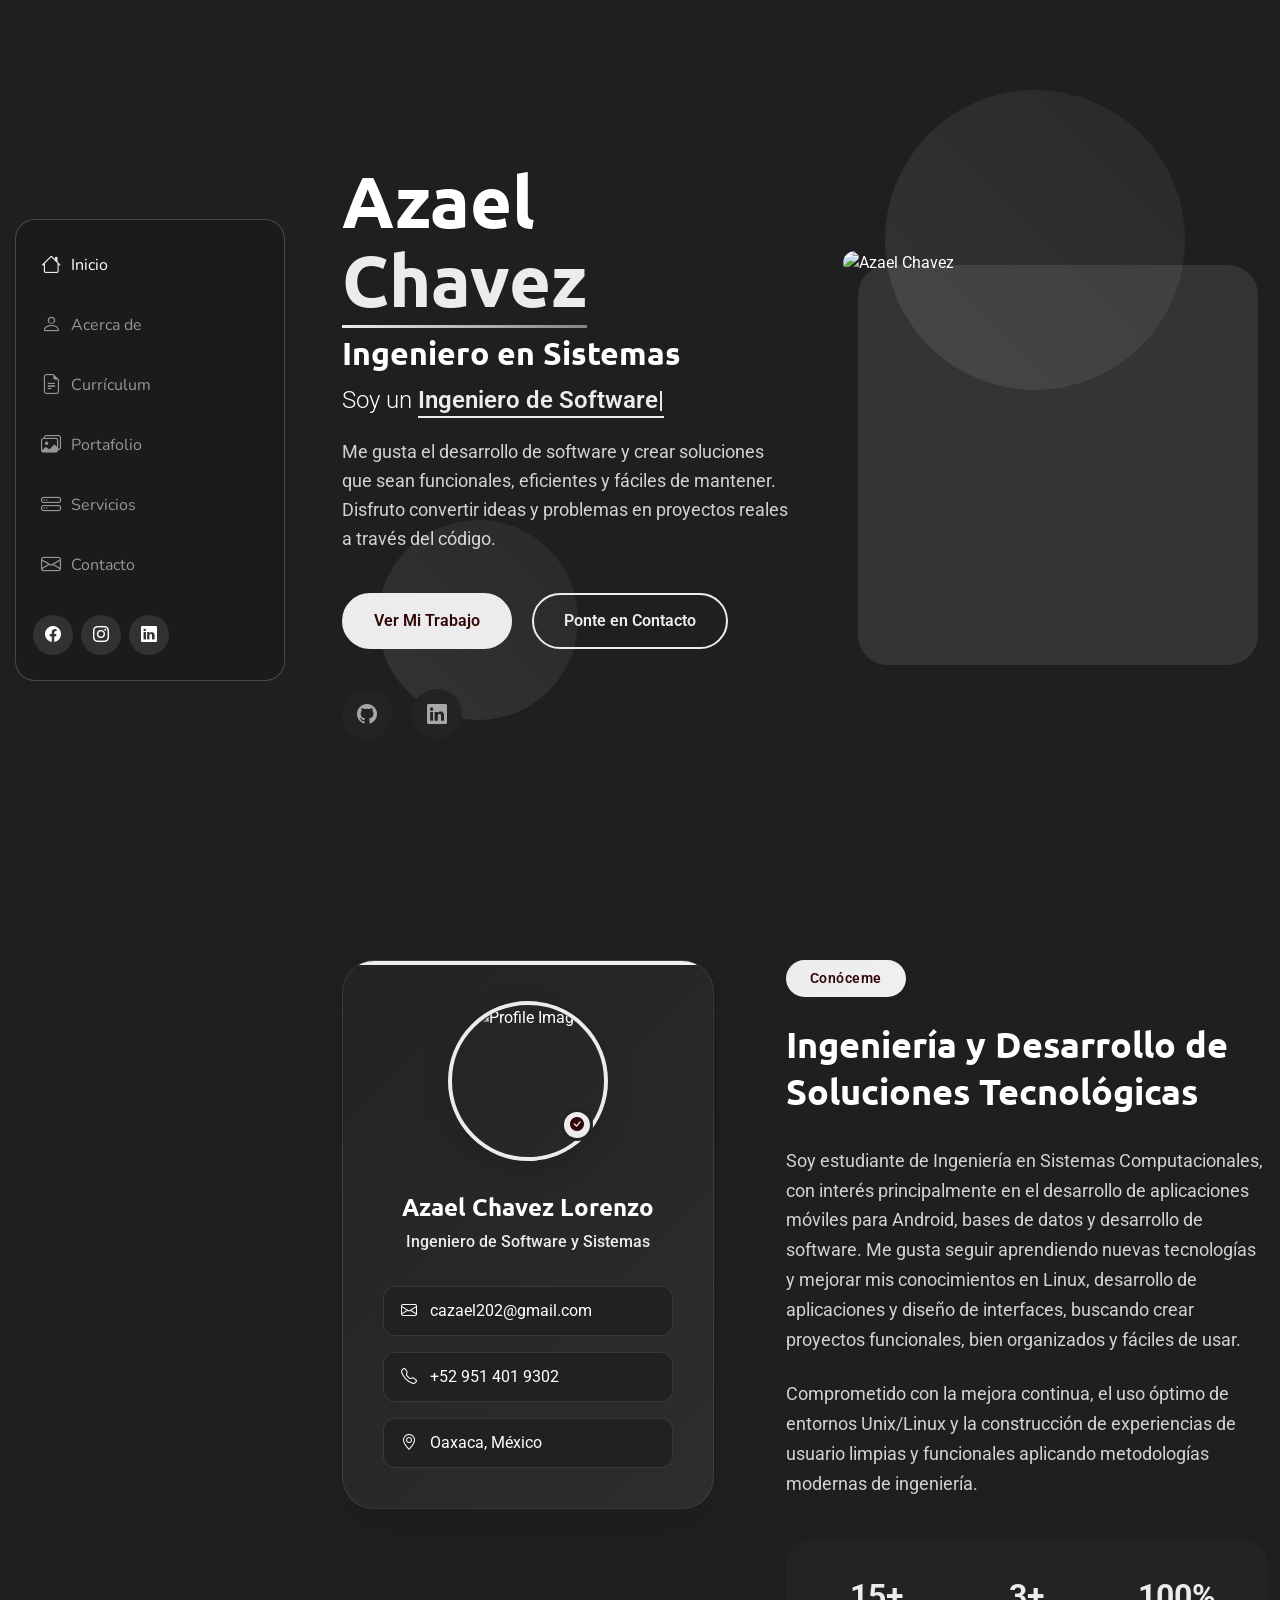
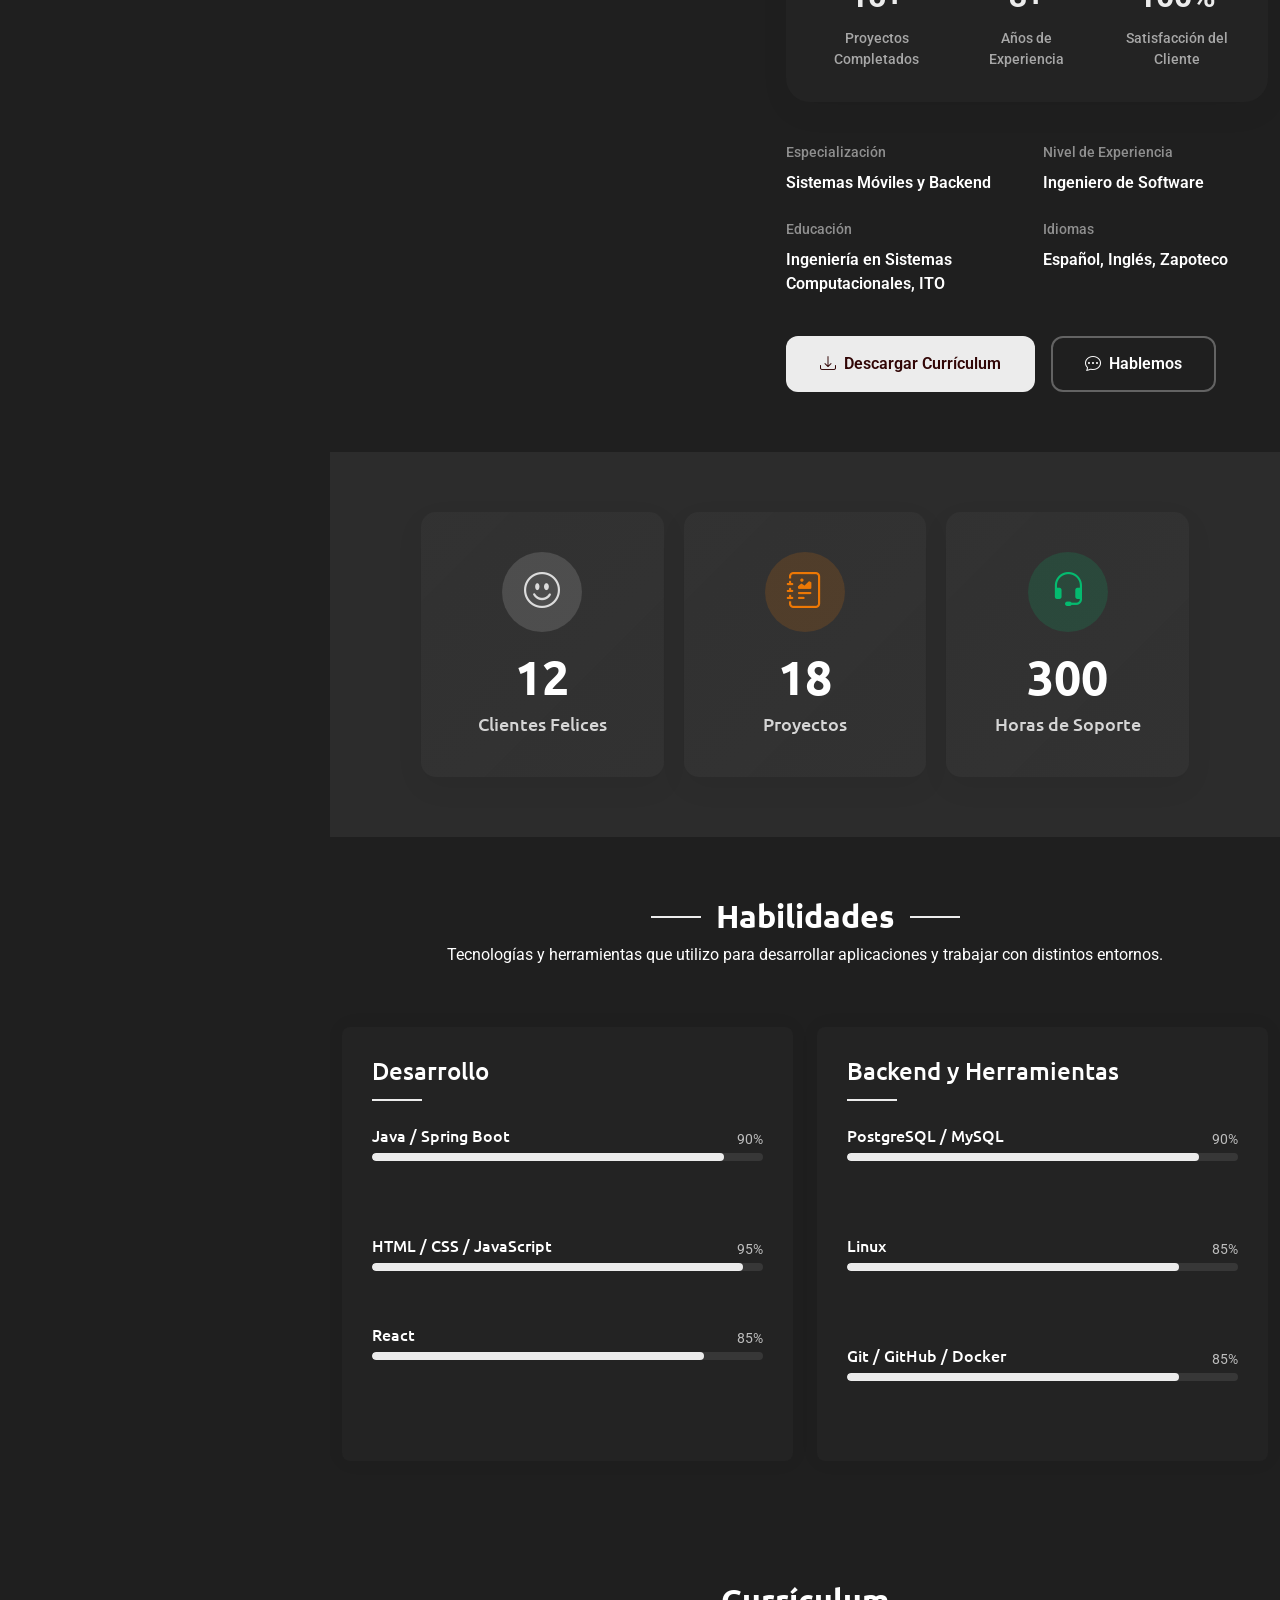
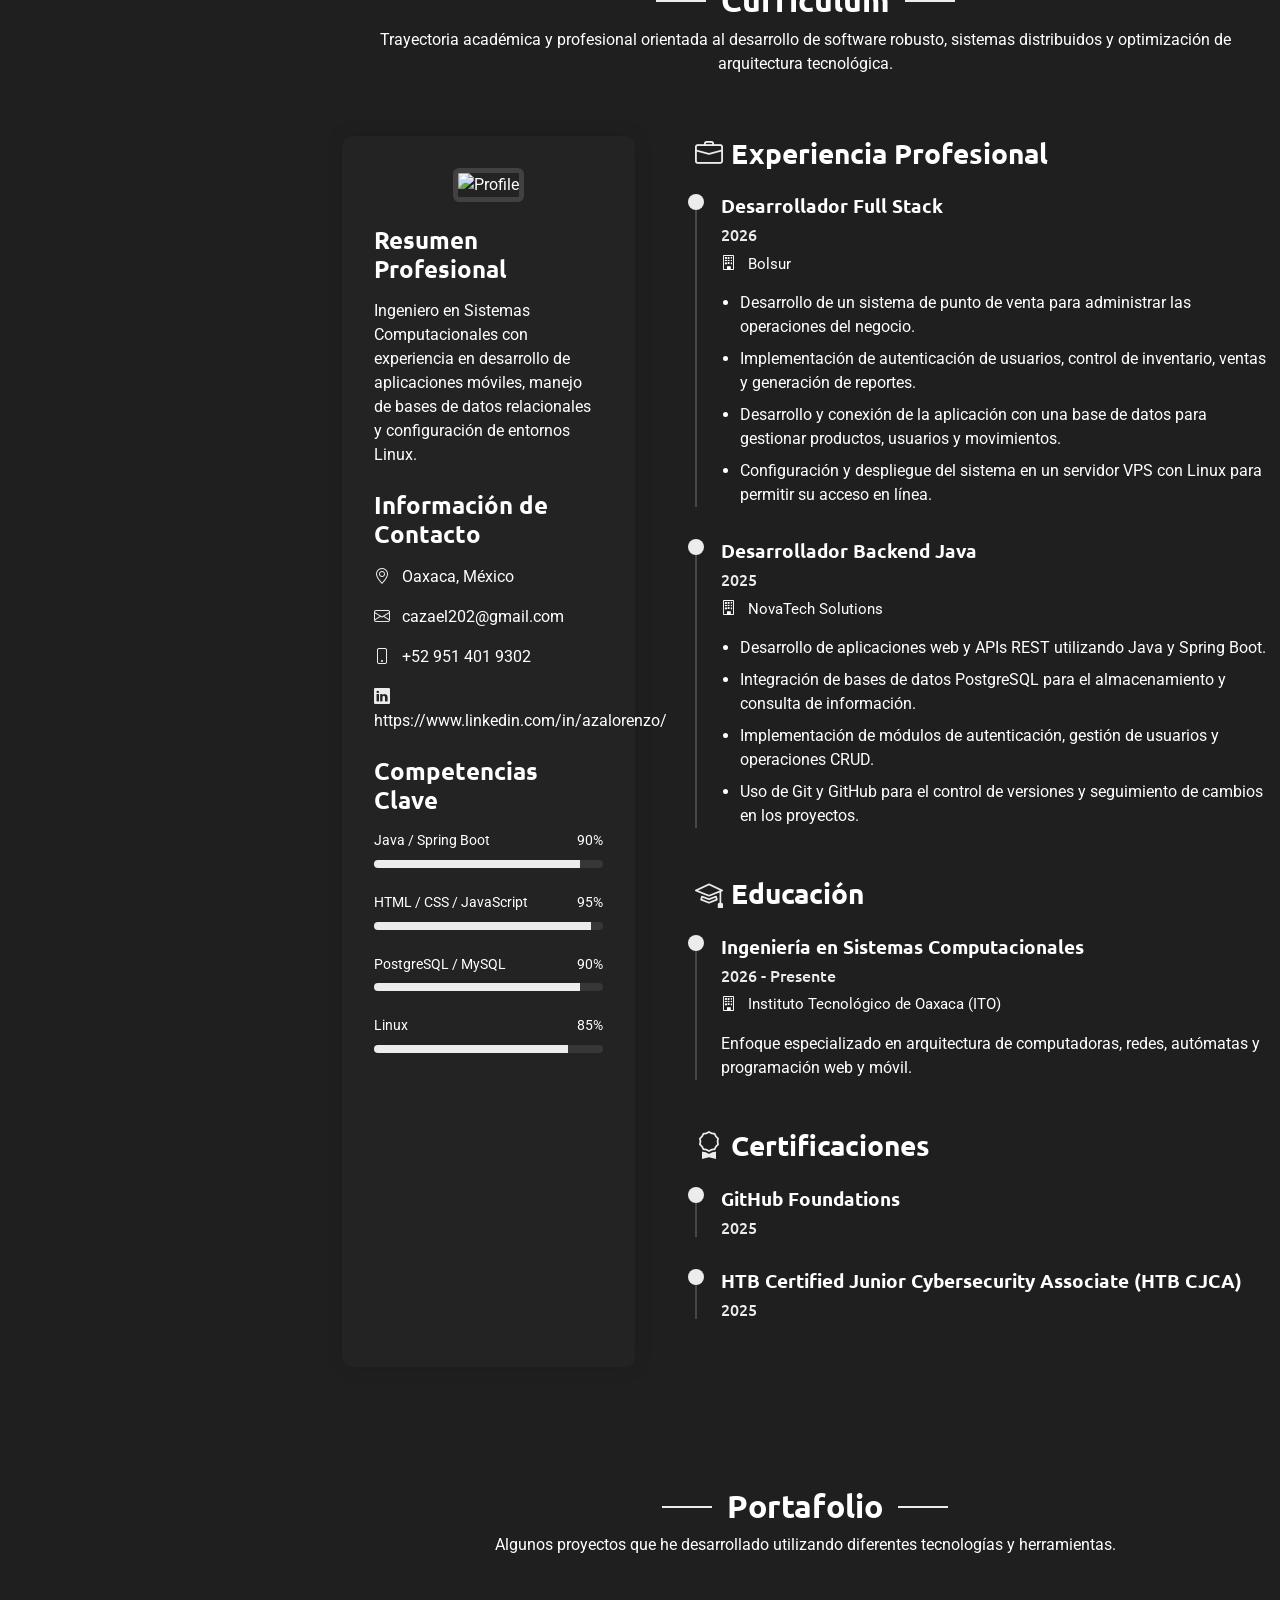
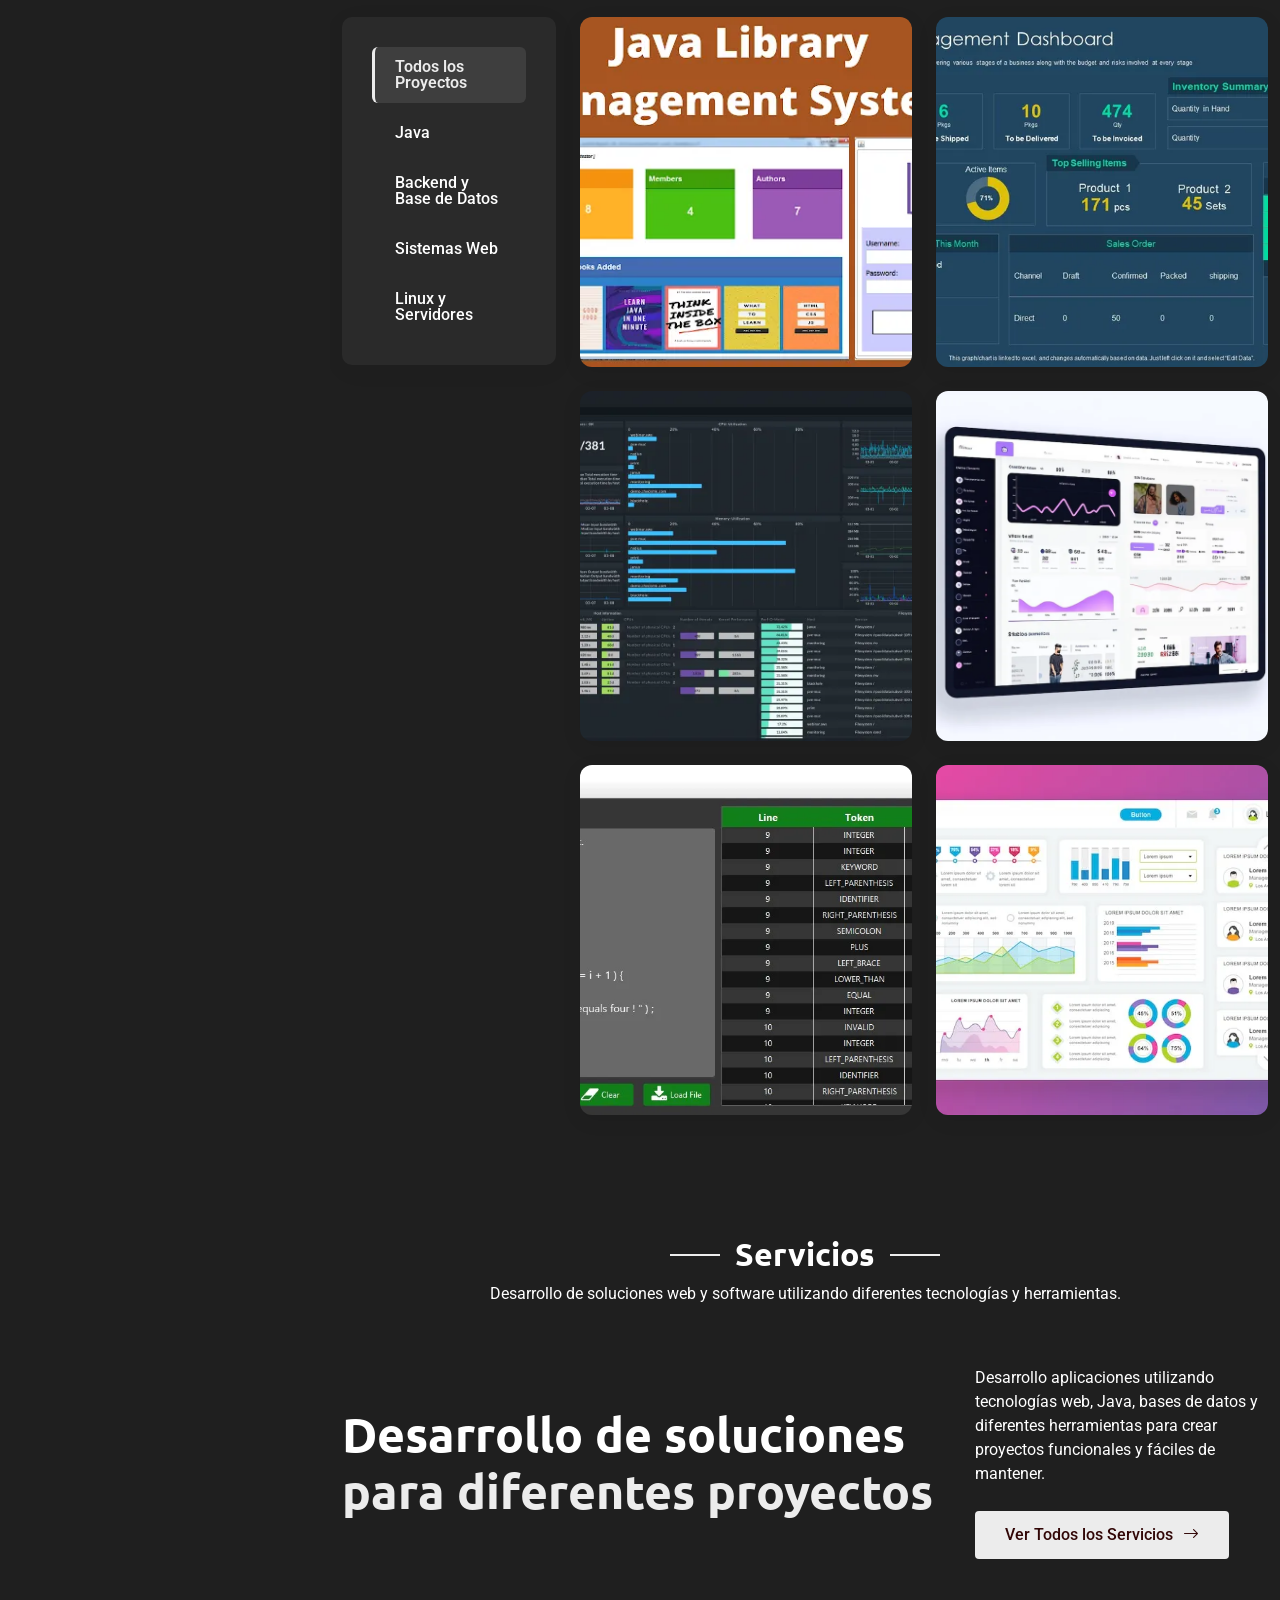
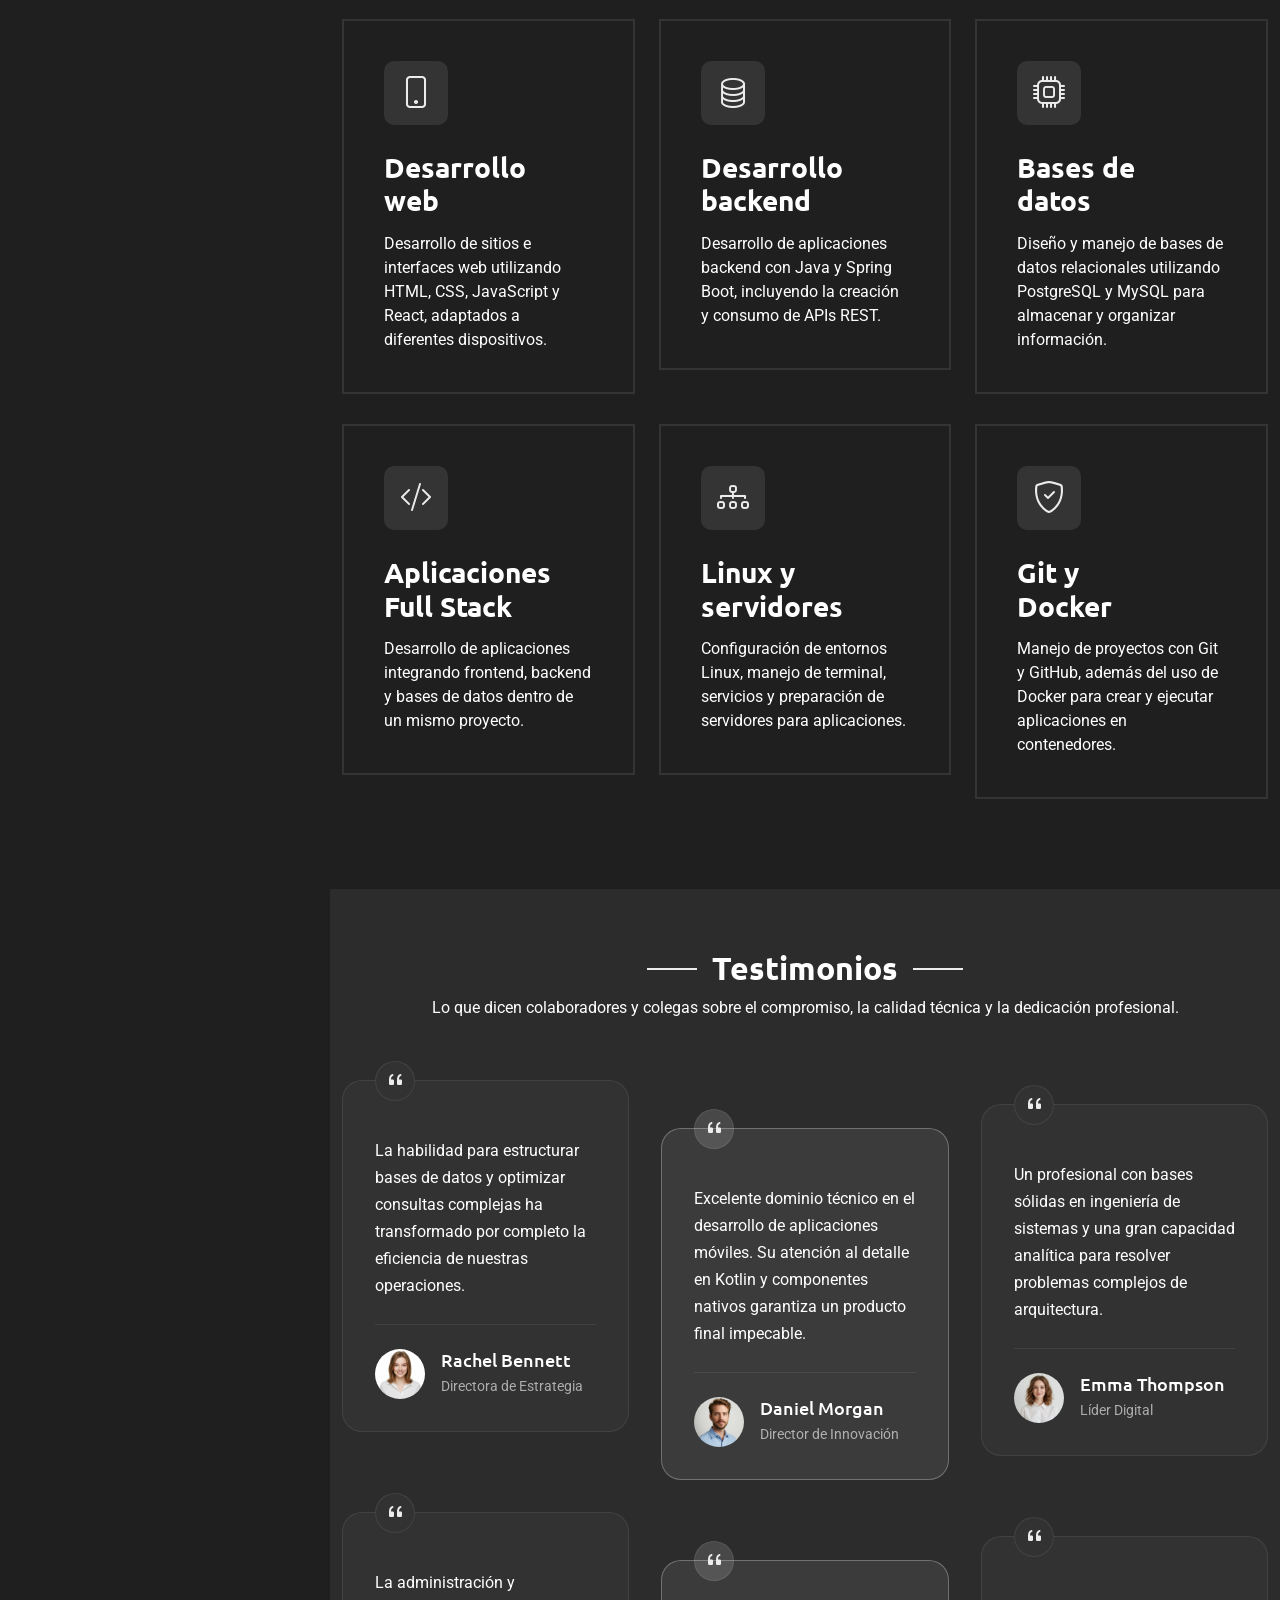
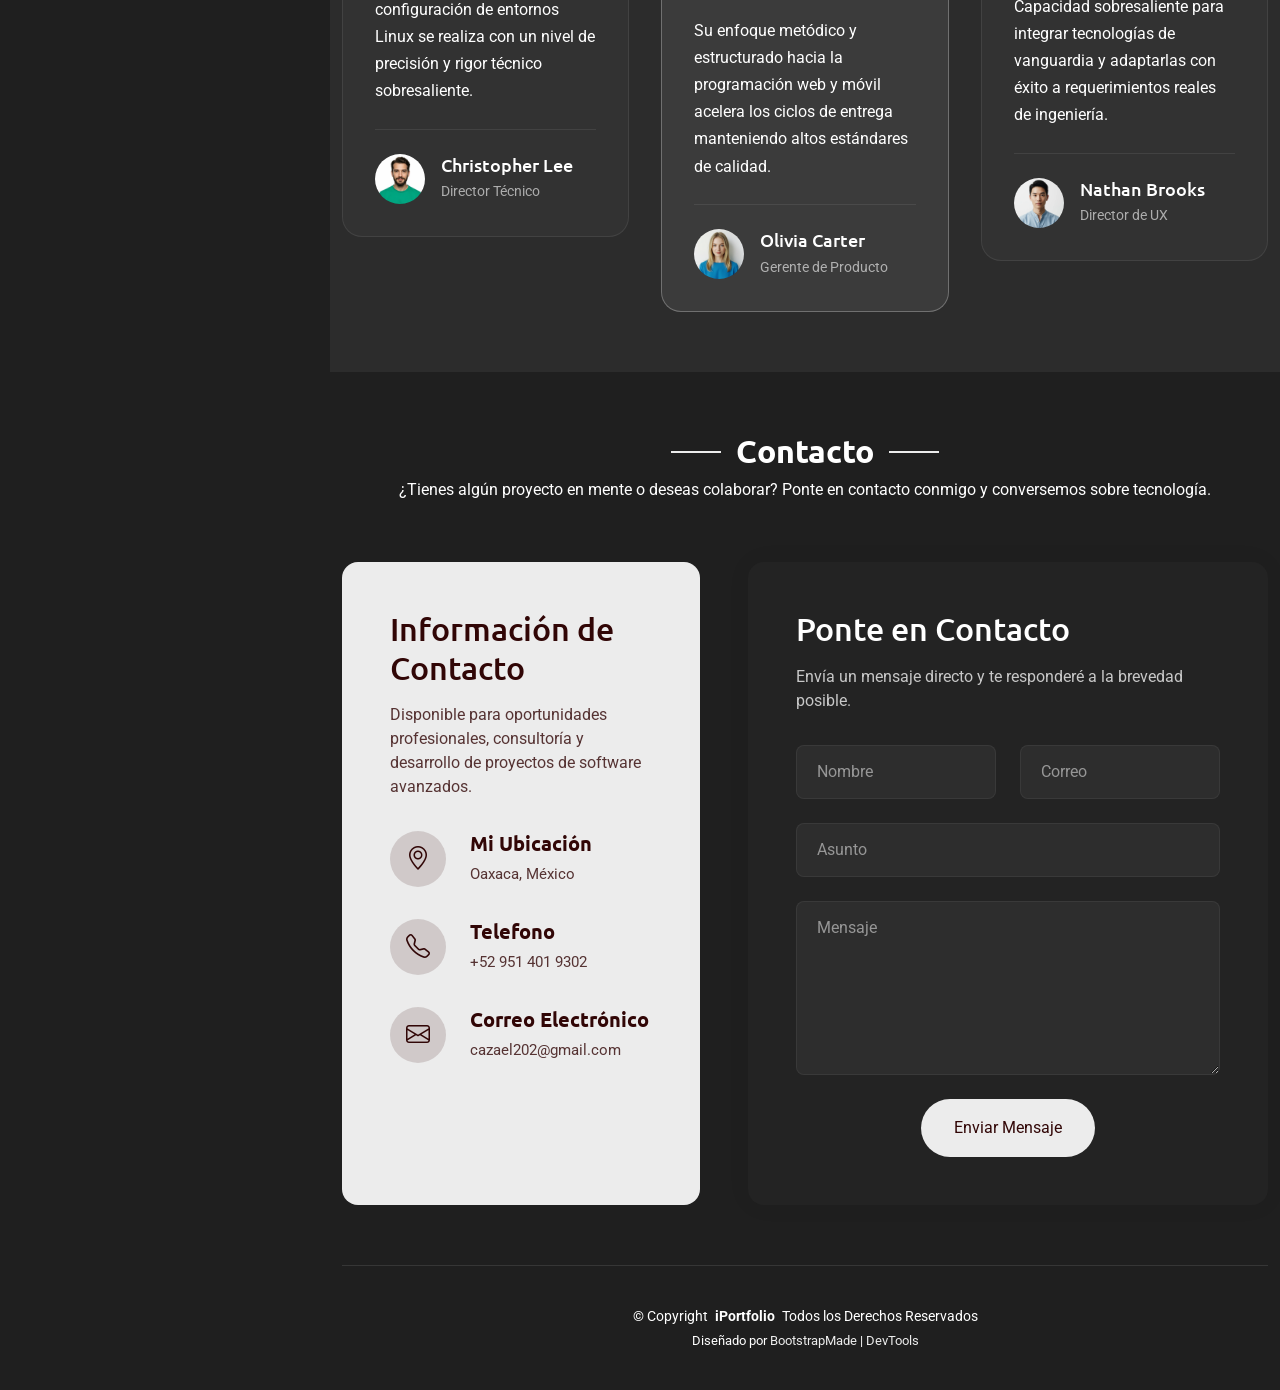
==== index.html @ a5517ff1 "Primer commit" ====
<!doctype html>
<html lang="es">
  <head>
    <meta charset="utf-8" />
    <meta content="width=device-width, initial-scale=1.0" name="viewport" />
    <title>Azael Chavez Lorenzo - Portafolio</title>
    <meta
      name="description"
      content="Portafolio profesional de Azael Chavez Lorenzo, Ingeniero en Sistemas Computacionales y Desarrollador de Software."
    />
    <meta name="keywords" content="Ingeniero en Sistemas, Android Developer, Backend, PostgreSQL, Linux, Portfolio" />

    <!-- Favicons -->
    <link href="assets/img/favicon.png" rel="icon" />
    <link href="assets/img/apple-touch-icon.png" rel="apple-touch-icon" />

    <!-- Fonts -->
    <link href="https://fonts.googleapis.com" rel="preconnect" />
    <link href="https://fonts.gstatic.com" rel="preconnect" crossorigin />
    <link
      href="https://fonts.googleapis.com/css2?family=Roboto:ital,wght@0,100;0,300;0,400;0,500;0,700;0,900;1,100;1,300;1,400;1,500;1,700;1,900&family=Ubuntu:ital,wght@0,300;0,400;0,500;0,700;1,300;1,400;1,500;1,700&family=Nunito:ital,wght@0,200;0,300;0,400;0,500;0,600;0,700;0,800;0,900;1,200;1,300;1,400;1,500;1,600;1,700;1,800;1,900&display=swap"
      rel="stylesheet"
    />

    <!-- Vendor CSS Files -->
    <link href="assets/vendor/bootstrap/css/bootstrap.min.css" rel="stylesheet" />
    <link href="assets/vendor/bootstrap-icons/bootstrap-icons.css" rel="stylesheet" />
    <link href="assets/vendor/aos/aos.css" rel="stylesheet" />
    <link href="assets/vendor/glightbox/css/glightbox.min.css" rel="stylesheet" />
    <link href="assets/vendor/swiper/swiper-bundle.min.css" rel="stylesheet" />

    <!-- Main CSS File -->
    <link href="assets/css/main.css" rel="stylesheet" />

    <!-- =======================================================
  * Template Name: SnapFolio
  * Template URL: https://bootstrapmade.com/snapfolio-bootstrap-portfolio-template/
  * Updated: Jul 21 2025 with Bootstrap v5.3.7
  * Author: BootstrapMade.com
  * License: https://bootstrapmade.com/license/
  ======================================================== -->
  </head>

  <body class="index-page">
    <header id="header" class="header dark-background d-flex flex-column justify-content-center">
      <i class="header-toggle d-xl-none bi bi-list"></i>

      <div class="header-container d-flex flex-column align-items-start">
        <nav id="navmenu" class="navmenu">
          <ul>
            <li>
              <a href="#hero"><i class="bi bi-house navicon"></i>Inicio</a>
            </li>
            <li>
              <a href="#about"><i class="bi bi-person navicon"></i> Acerca de</a>
            </li>
            <li>
              <a href="#resume"><i class="bi bi-file-earmark-text navicon"></i> Currículum</a>
            </li>
            <li>
              <a href="#portfolio"><i class="bi bi-images navicon"></i> Portafolio</a>
            </li>
            <li>
              <a href="#services"><i class="bi bi-hdd-stack navicon"></i> Servicios</a>
            </li>
            <li>
              <a href="#contact"><i class="bi bi-envelope navicon"></i> Contacto</a>
            </li>
          </ul>
        </nav>

        <div class="social-links text-center">
          <a href="https://www.facebook.com/share/1C6Wq9BFQS/" class="facebook"><i class="bi bi-facebook"></i></a>
          <a href="https://www.instagram.com/azalorenzoo/" class="instagram"><i class="bi bi-instagram"></i></a>
          <a href="https://www.linkedin.com/in/azalorenzo" class="linkedin"><i class="bi bi-linkedin"></i></a>
        </div>
      </div>
    </header>

    <main class="main">
      <!-- Hero Section -->
      <section id="hero" class="hero section">
        <div class="background-elements">
          <div class="bg-circle circle-1"></div>
          <div class="bg-circle circle-2"></div>
        </div>

        <div class="hero-content">
          <div class="container">
            <div class="row align-items-center">
              <div class="col-lg-6" data-aos="fade-right" data-aos-delay="100">
                <div class="hero-text">
                  <h1>Azael <span class="accent-text">Chavez</span></h1>
                  <h2>Ingeniero en Sistemas</h2>
                  <p class="lead">
                    Soy un
                    <span
                      class="typed"
                      data-typed-items="Ingeniero de Software, Desarrollador Android, Especialista Backend, Arquitecto de Sistemas"
                    ></span>
                  </p>
                  <p class="description">
                    Me gusta el desarrollo de software y crear soluciones que sean funcionales, eficientes y fáciles de
                    mantener. Disfruto convertir ideas y problemas en proyectos reales a través del código.
                  </p>

                  <div class="hero-actions">
                    <a href="#portfolio" class="btn btn-primary">Ver Mi Trabajo</a>
                    <a href="#contact" class="btn btn-outline">Ponte en Contacto</a>
                  </div>

                  <div class="social-links">
                    <a href="https://github.com/azalorenzo"><i class="bi bi-github"></i></a>
                    <a href="https://www.linkedin.com/in/azalorenzo/"><i class="bi bi-linkedin"></i></a>
                  </div>
                </div>
              </div>

              <div class="col-lg-6" data-aos="fade-left" data-aos-delay="200">
                <div class="hero-visual">
                  <div class="profile-container">
                    <div class="profile-background"></div>
                    <img src="assets/img/profile/profile-2.webp" alt="Azael Chavez" class="profile-image" />
                  </div>
                </div>
              </div>
            </div>
          </div>
        </div>
      </section>
      <!-- /Hero Section -->

      <!-- About Section -->
      <section id="about" class="about section">
        <div class="container" data-aos="fade-up" data-aos-delay="100">
          <div class="row">
            <div class="col-lg-5" data-aos="zoom-in" data-aos-delay="200">
              <div class="profile-card">
                <div class="profile-header">
                  <div class="profile-image">
                    <img src="assets/img/profile/profile-square-3.webp" alt="Profile Image" class="img-fluid" />
                  </div>
                  <div class="profile-badge">
                    <i class="bi bi-check-circle-fill"></i>
                  </div>
                </div>

                <div class="profile-content">
                  <h3>Azael Chavez Lorenzo</h3>
                  <p class="profession">Ingeniero de Software y Sistemas</p>

                  <div class="contact-links">
                    <a href="mailto:lorenzo.c.azael@gmail.com" class="contact-item">
                      <i class="bi bi-envelope"></i>
                      cazael202@gmail.com
                    </a>
                    <a href="tel:+529514019302" class="contact-item">
                      <i class="bi bi-telephone"></i>
                      +52 951 401 9302
                    </a>
                    <a href="#" class="contact-item">
                      <i class="bi bi-geo-alt"></i>
                      Oaxaca, México
                    </a>
                  </div>
                </div>
              </div>
            </div>

            <div class="col-lg-7" data-aos="fade-left" data-aos-delay="300">
              <div class="about-content">
                <div class="section-header">
                  <span class="badge-text">Conóceme</span>
                  <h2>Ingeniería y Desarrollo de Soluciones Tecnológicas</h2>
                </div>

                <div class="description">
                  <p>
                    Soy estudiante de Ingeniería en Sistemas Computacionales, con interés principalmente en el
                    desarrollo de aplicaciones móviles para Android, bases de datos y desarrollo de software. Me gusta
                    seguir aprendiendo nuevas tecnologías y mejorar mis conocimientos en Linux, desarrollo de
                    aplicaciones y diseño de interfaces, buscando crear proyectos funcionales, bien organizados y
                    fáciles de usar.
                  </p>

                  <p>
                    Comprometido con la mejora continua, el uso óptimo de entornos Unix/Linux y la construcción de
                    experiencias de usuario limpias y funcionales aplicando metodologías modernas de ingeniería.
                  </p>
                </div>

                <div class="stats-grid">
                  <div class="stat-item">
                    <div class="stat-number">15+</div>
                    <div class="stat-label">Proyectos Completados</div>
                  </div>
                  <div class="stat-item">
                    <div class="stat-number">3+</div>
                    <div class="stat-label">Años de Experiencia</div>
                  </div>
                  <div class="stat-item">
                    <div class="stat-number">100%</div>
                    <div class="stat-label">Satisfacción del Cliente</div>
                  </div>
                </div>

                <div class="details-grid">
                  <div class="detail-row">
                    <div class="detail-item">
                      <span class="detail-label">Especialización</span>
                      <span class="detail-value">Sistemas Móviles y Backend</span>
                    </div>
                    <div class="detail-item">
                      <span class="detail-label">Nivel de Experiencia</span>
                      <span class="detail-value">Ingeniero de Software</span>
                    </div>
                  </div>
                  <div class="detail-row">
                    <div class="detail-item">
                      <span class="detail-label">Educación</span>
                      <span class="detail-value">Ingeniería en Sistemas Computacionales, ITO</span>
                    </div>
                    <div class="detail-item">
                      <span class="detail-label">Idiomas</span>
                      <span class="detail-value">Español, Inglés, Zapoteco</span>
                    </div>
                  </div>
                </div>

                <div class="cta-section">
                  <a href="#" class="btn btn-primary">
                    <i class="bi bi-download"></i>
                    Descargar Currículum
                  </a>
                  <a href="#" class="btn btn-outline">
                    <i class="bi bi-chat-dots"></i>
                    Hablemos
                  </a>
                </div>
              </div>
            </div>
          </div>
        </div>
      </section>
      <!-- /About Section -->

      <!-- Stats Section -->
      <section id="stats" class="stats section light-background">
        <div class="container" data-aos="fade-up" data-aos-delay="100">
          <div class="row justify-content-center">
            <div class="col-lg-10">
              <div class="stats-wrapper">
                <div class="stats-item" data-aos="zoom-in" data-aos-delay="150">
                  <div class="icon-wrapper">
                    <i class="bi bi-emoji-smile"></i>
                  </div>
                  <span
                    data-purecounter-start="0"
                    data-purecounter-end="12"
                    data-purecounter-duration="1"
                    class="purecounter"
                  ></span>
                  <p>Clientes Felices</p>
                </div>
                <!-- End Stats Item -->

                <div class="stats-item" data-aos="zoom-in" data-aos-delay="200">
                  <div class="icon-wrapper">
                    <i class="bi bi-journal-richtext"></i>
                  </div>
                  <span
                    data-purecounter-start="0"
                    data-purecounter-end="18"
                    data-purecounter-duration="1"
                    class="purecounter"
                  ></span>
                  <p>Proyectos</p>
                </div>
                <!-- End Stats Item -->

                <div class="stats-item" data-aos="zoom-in" data-aos-delay="250">
                  <div class="icon-wrapper">
                    <i class="bi bi-headset"></i>
                  </div>
                  <span
                    data-purecounter-start="0"
                    data-purecounter-end="300"
                    data-purecounter-duration="1"
                    class="purecounter"
                  ></span>
                  <p>Horas de Soporte</p>
                </div>
                <!-- End Stats Item -->
              </div>
            </div>
          </div>
        </div>
      </section>
      <!-- /Stats Section -->

      <!-- Skills Section -->
      <section id="skills" class="skills section">
        <!-- Section Title -->
        <div class="container section-title" data-aos="fade-up">
          <h2>Habilidades</h2>
          <p>Tecnologías y herramientas que utilizo para desarrollar aplicaciones y trabajar con distintos entornos.</p>
        </div>
        <!-- End Section Title -->

        <div class="container" data-aos="fade-up" data-aos-delay="100">
          <div class="row">
            <!-- Desarrollo -->
            <div class="col-lg-6">
              <div class="skills-category" data-aos="fade-up" data-aos-delay="200">
                <h3>Desarrollo</h3>

                <div class="skills-animation">
                  <div class="skill-item">
                    <div class="d-flex justify-content-between align-items-center">
                      <h4>Java / Spring Boot</h4>
                      <span class="skill-percentage">90%</span>
                    </div>

                    <div class="progress">
                      <div
                        class="progress-bar"
                        role="progressbar"
                        aria-valuenow="90"
                        aria-valuemin="0"
                        aria-valuemax="100"
                      ></div>
                    </div>

                    <div class="skill-tooltip">
                      Desarrollo con Java, programación orientada a objetos, APIs REST y Spring Boot.
                    </div>
                  </div>

                  <div class="skill-item">
                    <div class="d-flex justify-content-between align-items-center">
                      <h4>HTML / CSS / JavaScript</h4>
                      <span class="skill-percentage">95%</span>
                    </div>

                    <div class="progress">
                      <div
                        class="progress-bar"
                        role="progressbar"
                        aria-valuenow="95"
                        aria-valuemin="0"
                        aria-valuemax="100"
                      ></div>
                    </div>

                    <div class="skill-tooltip">Desarrollo de interfaces web responsivas e interactivas.</div>
                  </div>

                  <div class="skill-item">
                    <div class="d-flex justify-content-between align-items-center">
                      <h4>React</h4>
                      <span class="skill-percentage">85%</span>
                    </div>

                    <div class="progress">
                      <div
                        class="progress-bar"
                        role="progressbar"
                        aria-valuenow="85"
                        aria-valuemin="0"
                        aria-valuemax="100"
                      ></div>
                    </div>

                    <div class="skill-tooltip">
                      Creación de interfaces con componentes, manejo de estados y consumo de APIs.
                    </div>
                  </div>
                </div>
              </div>
            </div>
            <!-- End Development Skills -->

            <!-- Backend y herramientas -->
            <div class="col-lg-6">
              <div class="skills-category" data-aos="fade-up" data-aos-delay="300">
                <h3>Backend y Herramientas</h3>

                <div class="skills-animation">
                  <div class="skill-item">
                    <div class="d-flex justify-content-between align-items-center">
                      <h4>PostgreSQL / MySQL</h4>
                      <span class="skill-percentage">90%</span>
                    </div>

                    <div class="progress">
                      <div
                        class="progress-bar"
                        role="progressbar"
                        aria-valuenow="90"
                        aria-valuemin="0"
                        aria-valuemax="100"
                      ></div>
                    </div>

                    <div class="skill-tooltip">Diseño y manejo de bases de datos relacionales y consultas SQL.</div>
                  </div>

                  <div class="skill-item">
                    <div class="d-flex justify-content-between align-items-center">
                      <h4>Linux</h4>
                      <span class="skill-percentage">85%</span>
                    </div>

                    <div class="progress">
                      <div
                        class="progress-bar"
                        role="progressbar"
                        aria-valuenow="85"
                        aria-valuemin="0"
                        aria-valuemax="100"
                      ></div>
                    </div>

                    <div class="skill-tooltip">
                      Manejo de terminal, configuración de servicios y administración de entornos Linux.
                    </div>
                  </div>

                  <div class="skill-item">
                    <div class="d-flex justify-content-between align-items-center">
                      <h4>Git / GitHub / Docker</h4>
                      <span class="skill-percentage">85%</span>
                    </div>

                    <div class="progress">
                      <div
                        class="progress-bar"
                        role="progressbar"
                        aria-valuenow="85"
                        aria-valuemin="0"
                        aria-valuemax="100"
                      ></div>
                    </div>

                    <div class="skill-tooltip">Control de versiones, manejo de repositorios y uso de contenedores.</div>
                  </div>
                </div>
              </div>
            </div>
            <!-- End Backend Skills -->
          </div>
        </div>
      </section>
      <!-- /Skills Section -->

      <!-- Resume Section -->
      <section id="resume" class="resume section">
        <!-- Section Title -->
        <div class="container section-title" data-aos="fade-up">
          <h2>Currículum</h2>
          <p>
            Trayectoria académica y profesional orientada al desarrollo de software robusto, sistemas distribuidos y
            optimización de arquitectura tecnológica.
          </p>
        </div>
        <!-- End Section Title -->

        <div class="container" data-aos="fade-up" data-aos-delay="100">
          <div class="row gy-4">
            <!-- Left column with summary and contact -->
            <div class="col-lg-4">
              <div class="resume-side" data-aos="fade-right" data-aos-delay="100">
                <div class="profile-img mb-4">
                  <img src="assets/img/profile/profile-square-2.webp" alt="Profile" class="img-fluid rounded" />
                </div>

                <h3>Resumen Profesional</h3>
                <p>
                  Ingeniero en Sistemas Computacionales con experiencia en desarrollo de aplicaciones móviles, manejo de
                  bases de datos relacionales y configuración de entornos Linux.
                </p>

                <h3 class="mt-4">Información de Contacto</h3>
                <ul class="contact-info list-unstyled">
                  <li><i class="bi bi-geo-alt"></i> Oaxaca, México</li>
                  <li><i class="bi bi-envelope"></i> cazael202@gmail.com</li>
                  <li><i class="bi bi-phone"></i> +52 951 401 9302</li>
                  <li><i class="bi bi-linkedin"></i> https://www.linkedin.com/in/azalorenzo/</li>
                </ul>

                <div class="skills-animation mt-4">
                  <h3>Competencias Clave</h3>

                  <div class="skill-item">
                    <div class="d-flex justify-content-between">
                      <span>Java / Spring Boot</span>
                      <span>90%</span>
                    </div>
                    <div class="progress">
                      <div
                        class="progress-bar"
                        role="progressbar"
                        aria-valuenow="90"
                        aria-valuemin="0"
                        aria-valuemax="100"
                      ></div>
                    </div>
                  </div>

                  <div class="skill-item">
                    <div class="d-flex justify-content-between">
                      <span>HTML / CSS / JavaScript</span>
                      <span>95%</span>
                    </div>
                    <div class="progress">
                      <div
                        class="progress-bar"
                        role="progressbar"
                        aria-valuenow="95"
                        aria-valuemin="0"
                        aria-valuemax="100"
                      ></div>
                    </div>
                  </div>

                  <div class="skill-item">
                    <div class="d-flex justify-content-between">
                      <span>PostgreSQL / MySQL</span>
                      <span>90%</span>
                    </div>
                    <div class="progress">
                      <div
                        class="progress-bar"
                        role="progressbar"
                        aria-valuenow="90"
                        aria-valuemin="0"
                        aria-valuemax="100"
                      ></div>
                    </div>
                  </div>

                  <div class="skill-item">
                    <div class="d-flex justify-content-between">
                      <span>Linux</span>
                      <span>85%</span>
                    </div>
                    <div class="progress">
                      <div
                        class="progress-bar"
                        role="progressbar"
                        aria-valuenow="85"
                        aria-valuemin="0"
                        aria-valuemax="100"
                      ></div>
                    </div>
                  </div>
                </div>
              </div>
            </div>

            <!-- Right column with experience and education -->
            <div class="col-lg-8 ps-4 ps-lg-5">
              <!-- Experience Section -->
              <div class="resume-section" data-aos="fade-up">
                <h3><i class="bi bi-briefcase me-2"></i>Experiencia Profesional</h3>

                <div class="resume-item">
                  <h4>Desarrollador Full Stack</h4>
                  <h5>2026</h5>
                  <p class="company"><i class="bi bi-building"></i> Bolsur</p>
                  <ul>
                    <li>Desarrollo de un sistema de punto de venta para administrar las operaciones del negocio.</li>
                    <li>
                      Implementación de autenticación de usuarios, control de inventario, ventas y generación de
                      reportes.
                    </li>
                    <li>
                      Desarrollo y conexión de la aplicación con una base de datos para gestionar productos, usuarios y
                      movimientos.
                    </li>
                    <li>
                      Configuración y despliegue del sistema en un servidor VPS con Linux para permitir su acceso en
                      línea.
                    </li>
                  </ul>
                </div>

                <div class="resume-item">
                  <h4>Desarrollador Backend Java</h4>
                  <h5>2025</h5>
                  <p class="company"><i class="bi bi-building"></i> NovaTech Solutions</p>
                  <ul>
                    <li>Desarrollo de aplicaciones web y APIs REST utilizando Java y Spring Boot.</li>
                    <li>Integración de bases de datos PostgreSQL para el almacenamiento y consulta de información.</li>
                    <li>Implementación de módulos de autenticación, gestión de usuarios y operaciones CRUD.</li>
                    <li>Uso de Git y GitHub para el control de versiones y seguimiento de cambios en los proyectos.</li>
                  </ul>
                </div>
              </div>

              <!-- Education Section -->
              <div class="resume-section" data-aos="fade-up" data-aos-delay="100">
                <h3><i class="bi bi-mortarboard me-2"></i>Educación</h3>

                <div class="resume-item">
                  <h4>Ingeniería en Sistemas Computacionales</h4>
                  <h5>2026 - Presente</h5>
                  <p class="company"><i class="bi bi-building"></i> Instituto Tecnológico de Oaxaca (ITO)</p>
                  <p>
                    Enfoque especializado en arquitectura de computadoras, redes, autómatas y programación web y móvil.
                  </p>
                </div>
              </div>

              <!-- Certifications Section -->
              <div class="resume-section" data-aos="fade-up" data-aos-delay="200">
                <h3><i class="bi bi-award me-2"></i>Certificaciones</h3>

                <div class="resume-item">
                  <h4>GitHub Foundations</h4>
                  <h5>2025</h5>
                </div>

                <div class="resume-item">
                  <h4>HTB Certified Junior Cybersecurity Associate (HTB CJCA)</h4>
                  <h5>2025</h5>
                </div>
              </div>
            </div>
          </div>
        </div>
      </section>
      <!-- /Resume Section -->

      <!-- Portfolio Section -->
      <section id="portfolio" class="portfolio section">
        <!-- Section Title -->
        <div class="container section-title" data-aos="fade-up">
          <h2>Portafolio</h2>
          <p>Algunos proyectos que he desarrollado utilizando diferentes tecnologías y herramientas.</p>
        </div>
        <!-- End Section Title -->

        <div class="container" data-aos="fade-up" data-aos-delay="100">
          <div class="isotope-layout" data-default-filter="*" data-layout="masonry" data-sort="original-order">
            <div class="row">
              <div class="col-lg-3 filter-sidebar">
                <div class="filters-wrapper" data-aos="fade-right" data-aos-delay="150">
                  <ul class="portfolio-filters isotope-filters">
                    <li data-filter="*" class="filter-active">Todos los Proyectos</li>
                    <li data-filter=".filter-mobile">Java</li>
                    <li data-filter=".filter-backend">Backend y Base de Datos</li>
                    <li data-filter=".filter-web">Sistemas Web</li>
                    <li data-filter=".filter-automotive">Linux y Servidores</li>
                  </ul>
                </div>
              </div>

              <div class="col-lg-9">
                <div class="row gy-4 portfolio-container isotope-container" data-aos="fade-up" data-aos-delay="200">
                  <div class="col-lg-6 col-md-6 portfolio-item isotope-item filter-mobile">
                    <div class="portfolio-wrap">
                      <img
                        src="assets/img/portfolio/portfolio-portrait-1.webp"
                        class="img-fluid"
                        alt="Portfolio Image"
                        loading="lazy"
                      />
                      <div class="portfolio-info">
                        <div class="content">
                          <span class="category">Java</span>
                          <h4>Sistema de Biblioteca</h4>
                          <div class="portfolio-links">
                            <a
                              href="assets/img/portfolio/portfolio-portrait-1.webp"
                              class="glightbox"
                              title="Sistema de Biblioteca"
                              ><i class="bi bi-plus-lg"></i
                            ></a>
                            <a href="portfolio-details.html" title="Más Detalles"><i class="bi bi-arrow-right"></i></a>
                          </div>
                        </div>
                      </div>
                    </div>
                  </div>
                  <!-- End Portfolio Item -->

                  <div class="col-lg-6 col-md-6 portfolio-item isotope-item filter-backend">
                    <div class="portfolio-wrap">
                      <img
                        src="assets/img/portfolio/portfolio-2.webp"
                        class="img-fluid"
                        alt="Portfolio Image"
                        loading="lazy"
                      />
                      <div class="portfolio-info">
                        <div class="content">
                          <span class="category">Backend y Base de Datos</span>
                          <h4>Sistema de Inventario</h4>
                          <div class="portfolio-links">
                            <a
                              href="assets/img/portfolio/portfolio-2.webp"
                              class="glightbox"
                              title="Sistema de Inventario"
                              ><i class="bi bi-plus-lg"></i
                            ></a>
                            <a href="portfolio-details-1.html" title="Más Detalles"
                              ><i class="bi bi-arrow-right"></i
                            ></a>
                          </div>
                        </div>
                      </div>
                    </div>
                  </div>
                  <!-- End Portfolio Item -->

                  <div class="col-lg-6 col-md-6 portfolio-item isotope-item filter-automotive">
                    <div class="portfolio-wrap">
                      <img
                        src="assets/img/portfolio/portfolio-portrait-2.webp"
                        class="img-fluid"
                        alt="Portfolio Image"
                        loading="lazy"
                      />
                      <div class="portfolio-info">
                        <div class="content">
                          <span class="category">Linux y Servidores</span>
                          <h4>Monitor de Servidor Linux</h4>
                          <div class="portfolio-links">
                            <a
                              href="assets/img/portfolio/portfolio-portrait-2.webp"
                              class="glightbox"
                              title="Monitor de Servidor Linux"
                              ><i class="bi bi-plus-lg"></i
                            ></a>
                            <a href="portfolio-details-2.html" title="Más Detalles"
                              ><i class="bi bi-arrow-right"></i
                            ></a>
                          </div>
                        </div>
                      </div>
                    </div>
                  </div>
                  <!-- End Portfolio Item -->

                  <div class="col-lg-6 col-md-6 portfolio-item isotope-item filter-web">
                    <div class="portfolio-wrap">
                      <img
                        src="assets/img/portfolio/portfolio-portrait-4.webp"
                        class="img-fluid"
                        alt="Portfolio Image"
                        loading="lazy"
                      />
                      <div class="portfolio-info">
                        <div class="content">
                          <span class="category">Sistemas Web</span>
                          <h4>Tienda en Línea</h4>
                          <div class="portfolio-links">
                            <a
                              href="assets/img/portfolio/portfolio-portrait-4.webp"
                              class="glightbox"
                              title="Tienda en Línea"
                              ><i class="bi bi-plus-lg"></i
                            ></a>
                            <a href="portfolio-details-3.html" title="Más Detalles"
                              ><i class="bi bi-arrow-right"></i
                            ></a>
                          </div>
                        </div>
                      </div>
                    </div>
                  </div>
                  <!-- End Portfolio Item -->

                  <div class="col-lg-6 col-md-6 portfolio-item isotope-item filter-mobile">
                    <div class="portfolio-wrap">
                      <img
                        src="assets/img/portfolio/portfolio-5.webp"
                        class="img-fluid"
                        alt="Portfolio Image"
                        loading="lazy"
                      />
                      <div class="portfolio-info">
                        <div class="content">
                          <span class="category">Java</span>
                          <h4>Analizador Léxico en Java</h4>
                          <div class="portfolio-links">
                            <a href="assets/img/portfolio/portfolio-5.webp" class="glightbox" title="Analizador Léxico"
                              ><i class="bi bi-plus-lg"></i
                            ></a>
                            <a href="portfolio-details-4.html" title="Más Detalles"
                              ><i class="bi bi-arrow-right"></i
                            ></a>
                          </div>
                        </div>
                      </div>
                    </div>
                  </div>
                  <!-- End Portfolio Item -->

                  <div class="col-lg-6 col-md-6 portfolio-item isotope-item filter-web">
                    <div class="portfolio-wrap">
                      <img
                        src="assets/img/portfolio/panel_administracion_web.webp"
                        class="img-fluid"
                        alt="Portfolio Image"
                        loading="lazy"
                      />
                      <div class="portfolio-info">
                        <div class="content">
                          <span class="category">Sistemas Web</span>
                          <h4>Panel de Administración Web</h4>
                          <div class="portfolio-links">
                            <a
                              href="assets/img/portfolio/panel_administracion_web.webp"
                              class="glightbox"
                              title="Panel de Administración Web"
                              ><i class="bi bi-plus-lg"></i
                            ></a>
                            <a href="portfolio-details-5.html" title="Más Detalles"
                              ><i class="bi bi-arrow-right"></i
                            ></a>
                          </div>
                        </div>
                      </div>
                    </div>
                  </div>
                  <!-- End Portfolio Item -->
                </div>
                <!-- End Portfolio Container -->
              </div>
            </div>
          </div>
        </div>
      </section>
      <!-- /Portfolio Section -->

      <!-- Services Section -->
      <section id="services" class="services section">
        <!-- Section Title -->
        <div class="container section-title" data-aos="fade-up">
          <h2>Servicios</h2>
          <p>Desarrollo de soluciones web y software utilizando diferentes tecnologías y herramientas.</p>
        </div>
        <!-- End Section Title -->

        <div class="container" data-aos="fade-up" data-aos-delay="100">
          <div class="service-header">
            <div class="row align-items-center">
              <div class="col-lg-8 col-md-12">
                <div class="service-intro">
                  <h2 class="service-heading">
                    <div>Desarrollo de soluciones</div>
                    <div><span>para diferentes proyectos</span></div>
                  </h2>
                </div>
              </div>
              <div class="col-lg-4 col-md-12">
                <div class="service-summary">
                  <p>
                    Desarrollo aplicaciones utilizando tecnologías web, Java, bases de datos y diferentes herramientas
                    para crear proyectos funcionales y fáciles de mantener.
                  </p>
                  <a href="service-details.html" class="service-btn">
                    Ver Todos los Servicios
                    <i class="bi bi-arrow-right"></i>
                  </a>
                </div>
              </div>
            </div>
          </div>

          <div class="row justify-content-center">
            <div class="col-lg-4 col-md-6" data-aos="fade-up" data-aos-delay="100">
              <div class="service-card position-relative z-1">
                <div class="service-icon">
                  <i class="bi bi-phone"></i>
                </div>
                <a
                  href="service-details.html"
                  class="card-action d-flex align-items-center justify-content-center rounded-circle"
                >
                  <i class="bi bi-arrow-up-right"></i>
                </a>
                <h3>
                  <a href="service-details.html"> Desarrollo <span>web</span> </a>
                </h3>
                <p>
                  Desarrollo de sitios e interfaces web utilizando HTML, CSS, JavaScript y React, adaptados a diferentes
                  dispositivos.
                </p>
              </div>
            </div>

            <div class="col-lg-4 col-md-6" data-aos="fade-up" data-aos-delay="200">
              <div class="service-card position-relative z-1">
                <div class="service-icon">
                  <i class="bi bi-database"></i>
                </div>
                <a
                  href="service-details.html"
                  class="card-action d-flex align-items-center justify-content-center rounded-circle"
                >
                  <i class="bi bi-arrow-up-right"></i>
                </a>
                <h3>
                  <a href="service-details.html"> Desarrollo <span>backend</span> </a>
                </h3>
                <p>
                  Desarrollo de aplicaciones backend con Java y Spring Boot, incluyendo la creación y consumo de APIs
                  REST.
                </p>
              </div>
            </div>

            <div class="col-lg-4 col-md-6" data-aos="fade-up" data-aos-delay="300">
              <div class="service-card position-relative z-1">
                <div class="service-icon">
                  <i class="bi bi-cpu"></i>
                </div>
                <a
                  href="service-details.html"
                  class="card-action d-flex align-items-center justify-content-center rounded-circle"
                >
                  <i class="bi bi-arrow-up-right"></i>
                </a>
                <h3>
                  <a href="service-details.html"> Bases de <span>datos</span> </a>
                </h3>
                <p>
                  Diseño y manejo de bases de datos relacionales utilizando PostgreSQL y MySQL para almacenar y
                  organizar información.
                </p>
              </div>
            </div>

            <div class="col-lg-4 col-md-6" data-aos="fade-up" data-aos-delay="100">
              <div class="service-card position-relative z-1">
                <div class="service-icon">
                  <i class="bi bi-code-slash"></i>
                </div>
                <a
                  href="service-details.html"
                  class="card-action d-flex align-items-center justify-content-center rounded-circle"
                >
                  <i class="bi bi-arrow-up-right"></i>
                </a>
                <h3>
                  <a href="service-details.html"> Aplicaciones <span>Full Stack</span> </a>
                </h3>
                <p>
                  Desarrollo de aplicaciones integrando frontend, backend y bases de datos dentro de un mismo proyecto.
                </p>
              </div>
            </div>

            <div class="col-lg-4 col-md-6" data-aos="fade-up" data-aos-delay="200">
              <div class="service-card position-relative z-1">
                <div class="service-icon">
                  <i class="bi bi-diagram-3"></i>
                </div>
                <a
                  href="service-details.html"
                  class="card-action d-flex align-items-center justify-content-center rounded-circle"
                >
                  <i class="bi bi-arrow-up-right"></i>
                </a>
                <h3>
                  <a href="service-details.html"> Linux y <span>servidores</span> </a>
                </h3>
                <p>
                  Configuración de entornos Linux, manejo de terminal, servicios y preparación de servidores para
                  aplicaciones.
                </p>
              </div>
            </div>

            <div class="col-lg-4 col-md-6" data-aos="fade-up" data-aos-delay="300">
              <div class="service-card position-relative z-1">
                <div class="service-icon">
                  <i class="bi bi-shield-check"></i>
                </div>
                <a
                  href="service-details.html"
                  class="card-action d-flex align-items-center justify-content-center rounded-circle"
                >
                  <i class="bi bi-arrow-up-right"></i>
                </a>
                <h3>
                  <a href="service-details.html"> Git y <span>Docker</span> </a>
                </h3>
                <p>
                  Manejo de proyectos con Git y GitHub, además del uso de Docker para crear y ejecutar aplicaciones en
                  contenedores.
                </p>
              </div>
            </div>
          </div>
        </div>
      </section>
      <!-- /Services Section -->

      <!-- Testimonials Section -->
      <section id="testimonials" class="testimonials section light-background">
        <!-- Section Title -->
        <div class="container section-title" data-aos="fade-up">
          <h2>Testimonios</h2>
          <p>
            Lo que dicen colaboradores y colegas sobre el compromiso, la calidad técnica y la dedicación profesional.
          </p>
        </div>
        <!-- End Section Title -->

        <div class="container">
          <div class="testimonial-masonry">
            <div class="testimonial-item" data-aos="fade-up">
              <div class="testimonial-content">
                <div class="quote-pattern">
                  <i class="bi bi-quote"></i>
                </div>
                <p>
                  La habilidad para estructurar bases de datos y optimizar consultas complejas ha transformado por
                  completo la eficiencia de nuestras operaciones.
                </p>
                <div class="client-info">
                  <div class="client-image">
                    <img src="assets/img/person/person-f-7.webp" alt="Client" />
                  </div>
                  <div class="client-details">
                    <h3>Rachel Bennett</h3>
                    <span class="position">Directora de Estrategia</span>
                  </div>
                </div>
              </div>
            </div>

            <div class="testimonial-item highlight" data-aos="fade-up" data-aos-delay="100">
              <div class="testimonial-content">
                <div class="quote-pattern">
                  <i class="bi bi-quote"></i>
                </div>
                <p>
                  Excelente dominio técnico en el desarrollo de aplicaciones móviles. Su atención al detalle en Kotlin y
                  componentes nativos garantiza un producto final impecable.
                </p>
                <div class="client-info">
                  <div class="client-image">
                    <img src="assets/img/person/person-m-7.webp" alt="Client" />
                  </div>
                  <div class="client-details">
                    <h3>Daniel Morgan</h3>
                    <span class="position">Director de Innovación</span>
                  </div>
                </div>
              </div>
            </div>

            <div class="testimonial-item" data-aos="fade-up" data-aos-delay="200">
              <div class="testimonial-content">
                <div class="quote-pattern">
                  <i class="bi bi-quote"></i>
                </div>
                <p>
                  Un profesional con bases sólidas en ingeniería de sistemas y una gran capacidad analítica para
                  resolver problemas complejos de arquitectura.
                </p>
                <div class="client-info">
                  <div class="client-image">
                    <img src="assets/img/person/person-f-8.webp" alt="Client" />
                  </div>
                  <div class="client-details">
                    <h3>Emma Thompson</h3>
                    <span class="position">Líder Digital</span>
                  </div>
                </div>
              </div>
            </div>

            <div class="testimonial-item" data-aos="fade-up" data-aos-delay="300">
              <div class="testimonial-content">
                <div class="quote-pattern">
                  <i class="bi bi-quote"></i>
                </div>
                <p>
                  La administración y configuración de entornos Linux se realiza con un nivel de precisión y rigor
                  técnico sobresaliente.
                </p>
                <div class="client-info">
                  <div class="client-image">
                    <img src="assets/img/person/person-m-8.webp" alt="Client" />
                  </div>
                  <div class="client-details">
                    <h3>Christopher Lee</h3>
                    <span class="position">Director Técnico</span>
                  </div>
                </div>
              </div>
            </div>

            <div class="testimonial-item highlight" data-aos="fade-up" data-aos-delay="400">
              <div class="testimonial-content">
                <div class="quote-pattern">
                  <i class="bi bi-quote"></i>
                </div>
                <p>
                  Su enfoque metódico y estructurado hacia la programación web y móvil acelera los ciclos de entrega
                  manteniendo altos estándares de calidad.
                </p>
                <div class="client-info">
                  <div class="client-image">
                    <img src="assets/img/person/person-f-9.webp" alt="Client" />
                  </div>
                  <div class="client-details">
                    <h3>Olivia Carter</h3>
                    <span class="position">Gerente de Producto</span>
                  </div>
                </div>
              </div>
            </div>

            <div class="testimonial-item" data-aos="fade-up" data-aos-delay="500">
              <div class="testimonial-content">
                <div class="quote-pattern">
                  <i class="bi bi-quote"></i>
                </div>
                <p>
                  Capacidad sobresaliente para integrar tecnologías de vanguardia y adaptarlas con éxito a
                  requerimientos reales de ingeniería.
                </p>
                <div class="client-info">
                  <div class="client-image">
                    <img src="assets/img/person/person-m-13.webp" alt="Client" />
                  </div>
                  <div class="client-details">
                    <h3>Nathan Brooks</h3>
                    <span class="position">Director de UX</span>
                  </div>
                </div>
              </div>
            </div>
          </div>
        </div>
      </section>
      <!-- /Testimonials Section -->

      <!-- Contact Section -->
      <section id="contact" class="contact section">
        <!-- Section Title -->
        <div class="container section-title" data-aos="fade-up">
          <h2>Contacto</h2>
          <p>
            ¿Tienes algún proyecto en mente o deseas colaborar? Ponte en contacto conmigo y conversemos sobre
            tecnología.
          </p>
        </div>
        <!-- End Section Title -->

        <div class="container">
          <div class="row g-4 g-lg-5">
            <div class="col-lg-5">
              <div class="info-box">
                <h3>Información de Contacto</h3>
                <p>
                  Disponible para oportunidades profesionales, consultoría y desarrollo de proyectos de software
                  avanzados.
                </p>

                <div class="info-item">
                  <div class="icon-box">
                    <i class="bi bi-geo-alt"></i>
                  </div>
                  <div class="content">
                    <h4>Mi Ubicación</h4>
                    <p>Oaxaca, México</p>
                  </div>
                </div>

                <div class="info-item">
                  <div class="icon-box">
                    <i class="bi bi-telephone"></i>
                  </div>
                  <div class="content">
                    <h4>Telefono</h4>
                    <p>+52 951 401 9302</p>
                  </div>
                </div>

                <div class="info-item">
                  <div class="icon-box">
                    <i class="bi bi-envelope"></i>
                  </div>
                  <div class="content">
                    <h4>Correo Electrónico</h4>
                    <p>cazael202@gmail.com</p>
                  </div>
                </div>
              </div>
            </div>

            <div class="col-lg-7">
              <div class="contact-form">
                <h3>Ponte en Contacto</h3>
                <p>Envía un mensaje directo y te responderé a la brevedad posible.</p>

                <form action="forms/contact.php" method="post" class="php-email-form">
                  <div class="row gy-4">
                    <div class="col-md-6">
                      <input type="text" name="name" class="form-control" placeholder="Nombre" required="" />
                    </div>

                    <div class="col-md-6">
                      <input type="email" class="form-control" name="email" placeholder="Correo" required="" />
                    </div>

                    <div class="col-12">
                      <input type="text" class="form-control" name="subject" placeholder="Asunto" required="" />
                    </div>

                    <div class="col-12">
                      <textarea
                        class="form-control"
                        name="message"
                        rows="6"
                        placeholder="Mensaje"
                        required=""
                      ></textarea>
                    </div>

                    <div class="col-12 text-center">
                      <div class="loading">Cargando</div>
                      <div class="error-message"></div>
                      <div class="sent-message">Tu mensaje ha sido enviado. ¡Gracias!</div>

                      <button type="submit" class="btn">Enviar Mensaje</button>
                    </div>
                  </div>
                </form>
              </div>
            </div>
          </div>
        </div>
      </section>
      <!-- /Contact Section -->
    </main>

    <footer id="footer" class="footer position-relative">
      <div class="container">
        <div class="copyright text-center">
          <p>
            © <span>Copyright</span> <strong class="px-1 sitename">iPortfolio</strong>
            <span>Todos los Derechos Reservados</span>
          </p>
        </div>
        <div class="credits">
          <!-- All the links in the footer should remain intact. -->
          <!-- You can delete the links only if you've purchased the pro version. -->
          <!-- Licensing information: https://bootstrapmade.com/license/ -->
          <!-- Purchase the pro version with working PHP/AJAX contact form: [buy-url] -->
          Diseñado por <a href="https://bootstrapmade.com/">BootstrapMade</a> |
          <a href="https://bootstrapmade.com/tools/">DevTools</a>
        </div>
      </div>
    </footer>

    <!-- Scroll Top -->
    <a href="#" id="scroll-top" class="scroll-top d-flex align-items-center justify-content-center"
      ><i class="bi bi-arrow-up-short"></i
    ></a>

    <!-- Preloader -->
    <div id="preloader"></div>

    <!-- Vendor JS Files -->
    <script src="assets/vendor/bootstrap/js/bootstrap.bundle.min.js"></script>
    <script src="assets/vendor/php-email-form/validate.js"></script>
    <script src="assets/vendor/aos/aos.js"></script>
    <script src="assets/vendor/typed.js/typed.umd.js"></script>
    <script src="assets/vendor/purecounter/purecounter_vanilla.js"></script>
    <script src="assets/vendor/waypoints/noframework.waypoints.js"></script>
    <script src="assets/vendor/isotope-layout/isotope.pkgd.min.js"></script>
    <script src="assets/vendor/imagesloaded/imagesloaded.pkgd.min.js"></script>
    <script src="assets/vendor/glightbox/js/glightbox.min.js"></script>
    <script src="assets/vendor/swiper/swiper-bundle.min.js"></script>

    <!-- Main JS File -->
    <script src="assets/js/main.js"></script>
  </body>
</html>
---- assets/css/main.css ----
/**
* Template Name: SnapFolio
* Template URL: https://bootstrapmade.com/snapfolio-bootstrap-portfolio-template/
* Updated: Jul 21 2025 with Bootstrap v5.3.7
* Author: BootstrapMade.com
* License: https://bootstrapmade.com/license/
*/

/*--------------------------------------------------------------
# Font & Color Variables
# Help: https://bootstrapmade.com/color-system/
--------------------------------------------------------------*/
/* Fonts */
:root {
  --default-font:
    "Roboto", system-ui, -apple-system, "Segoe UI", Roboto, "Helvetica Neue", Arial, "Noto Sans", "Liberation Sans",
    sans-serif, "Apple Color Emoji", "Segoe UI Emoji", "Segoe UI Symbol", "Noto Color Emoji";
  --heading-font: "Ubuntu", sans-serif;
  --nav-font: "Nunito", sans-serif;
}

/* Global Colors - The following color variables are used throughout the website. Updating them here will change the color scheme of the entire website */
:root {
  --background-color: #1f1f1f; /* Background color for the entire website, including individual sections */
  --default-color: #ffffff; /* Default color used for the majority of the text content across the entire website */
  --heading-color: #ffffff; /* Color for headings, subheadings and title throughout the website */
  --accent-color: #ececec; /* Accent color that represents your brand on the website. It's used for buttons, links, and other elements that need to stand out */
  --surface-color: #232323; /* The surface color is used as a background of boxed elements within sections, such as cards, icon boxes, or other elements that require a visual separation from the global background. */
  --contrast-color: #310606; /* Contrast color for text, ensuring readability against backgrounds of accent, heading, or default colors. */
}

/* Nav Menu Colors - The following color variables are used specifically for the navigation menu. They are separate from the global colors to allow for more customization options */
:root {
  --nav-color: rgba(236, 236, 236, 0.59); /* The default color of the main navmenu links */
  --nav-hover-color: #ffffff; /* Applied to main navmenu links when they are hovered over or active */
  --nav-mobile-background-color: #393939; /* Used as the background color for mobile navigation menu */
  --nav-dropdown-background-color: #393939; /* Used as the background color for dropdown items that appear when hovering over primary navigation items */
  --nav-dropdown-color: #ffffff; /* Used for navigation links of the dropdown items in the navigation menu. */
  --nav-dropdown-hover-color: #ececec; /* Similar to --nav-hover-color, this color is applied to dropdown navigation links when they are hovered over. */
}

/* Color Presets - These classes override global colors when applied to any section or element, providing reuse of the sam color scheme. */

.light-background {
  --background-color: #2c2c2c;
  --surface-color: #323232;
}

.dark-background {
  --background-color: #040b14;
  --default-color: #ffffff;
  --heading-color: #ffffff;
  --surface-color: #151f2b;
  --contrast-color: #ffffff;
}

/* Smooth scroll */
:root {
  scroll-behavior: smooth;
}

/*--------------------------------------------------------------
# General Styling & Shared Classes
--------------------------------------------------------------*/
body {
  color: var(--default-color);
  background-color: var(--background-color);
  font-family: var(--default-font);
}

a {
  color: var(--accent-color);
  text-decoration: none;
  transition: 0.3s;
}

a:hover {
  color: color-mix(in srgb, var(--accent-color), transparent 25%);
  text-decoration: none;
}

h1,
h2,
h3,
h4,
h5,
h6 {
  color: var(--heading-color);
  font-family: var(--heading-font);
}

/* PHP Email Form Messages
------------------------------*/
.php-email-form .error-message {
  display: none;
  background: #df1529;
  color: #ffffff;
  text-align: left;
  padding: 15px;
  margin-bottom: 24px;
  font-weight: 600;
}

.php-email-form .sent-message {
  display: none;
  color: #ffffff;
  background: #059652;
  text-align: center;
  padding: 15px;
  margin-bottom: 24px;
  font-weight: 600;
}

.php-email-form .loading {
  display: none;
  background: var(--surface-color);
  text-align: center;
  padding: 15px;
  margin-bottom: 24px;
}

.php-email-form .loading:before {
  content: "";
  display: inline-block;
  border-radius: 50%;
  width: 24px;
  height: 24px;
  margin: 0 10px -6px 0;
  border: 3px solid var(--accent-color);
  border-top-color: var(--surface-color);
  animation: php-email-form-loading 1s linear infinite;
}

@keyframes php-email-form-loading {
  0% {
    transform: rotate(0deg);
  }

  100% {
    transform: rotate(360deg);
  }
}

/*--------------------------------------------------------------
# Global Header
--------------------------------------------------------------*/
.header {
  --background-color: #1b1b1b;
  --contrast-color: #444444;
  color: var(--default-color);
  position: fixed;
  top: 0;
  left: 0;
  bottom: 0;
  padding: 0 15px;
  width: 300px;
  transition: all ease-in-out 0.3s;
  overflow-y: auto;
  z-index: 997;
}

.header .header-container {
  border-radius: 20px;
  padding: 15px;
  background-color: var(--background-color);
  border: 1px solid color-mix(in srgb, var(--default-color), transparent 80%);
}

.header .social-links {
  margin: 0 0 10px 0;
}

.header .social-links a {
  font-size: 16px;
  display: inline-flex;
  align-items: center;
  justify-content: center;
  background: color-mix(in srgb, var(--default-color), transparent 90%);
  color: var(--default-color);
  margin: 0 2px;
  border-radius: 50%;
  text-align: center;
  width: 40px;
  height: 40px;
  transition: 0.3s;
}

.header .social-links a:hover {
  color: var(--contrast-color);
  background: var(--accent-color);
}

@media (min-width: 1200px) {
  .header ~ main,
  .header ~ #footer {
    margin-left: 330px;
  }
}

@media (max-width: 1199px) {
  .header {
    left: -100%;
  }
}

.header.header-show {
  left: 0;
}

.header .header-toggle {
  color: var(--contrast-color);
  background-color: var(--accent-color);
  font-size: 22px;
  display: flex;
  align-items: center;
  justify-content: center;
  width: 40px;
  height: 40px;
  border-radius: 50%;
  cursor: pointer;
  position: fixed;
  top: 15px;
  right: 15px;
  z-index: 9999;
  transition: background-color 0.3s;
}

.header .header-toggle:hover {
  color: var(--contrast-color);
  background-color: color-mix(in srgb, var(--accent-color) 90%, white 15%);
}

/*--------------------------------------------------------------
# Navigation Menu
--------------------------------------------------------------*/
.mobile-nav-toggle {
  display: none;
}

.navmenu {
  padding: 0;
  z-index: 9997;
  width: 100%;
}

.navmenu ul {
  list-style: none;
  padding: 0 0 20px 0;
  margin: 0;
}

.navmenu a,
.navmenu a:focus {
  color: var(--nav-color);
  padding: 15px 10px;
  font-family: var(--nav-font);
  font-size: 16px;
  font-weight: 400;
  display: flex;
  align-items: center;
  white-space: nowrap;
  transition: 0.3s;
  width: 100%;
}

.navmenu a .navicon,
.navmenu a:focus .navicon {
  font-size: 20px;
  margin-right: 10px;
}

.navmenu a .toggle-dropdown,
.navmenu a:focus .toggle-dropdown {
  font-size: 12px;
  line-height: 0;
  margin-left: auto;
  width: 30px;
  height: 30px;
  display: flex;
  align-items: center;
  justify-content: center;
  border-radius: 50%;
  transition: 0.3s;
  flex-shrink: 0;
  background-color: color-mix(in srgb, var(--accent-color), transparent 90%);
}

.navmenu a .toggle-dropdown:hover,
.navmenu a:focus .toggle-dropdown:hover {
  background-color: var(--accent-color);
  color: var(--contrast-color);
}

.navmenu a:hover,
.navmenu .active,
.navmenu .active:focus {
  color: var(--nav-hover-color);
}

.navmenu a:hover .navicon,
.navmenu .active .navicon,
.navmenu .active:focus .navicon {
  color: var(--accent-color);
}

.navmenu .active .toggle-dropdown,
.navmenu .active:focus .toggle-dropdown {
  background-color: var(--accent-color);
  color: var(--contrast-color);
  transform: rotate(180deg);
}

.navmenu .dropdown {
  display: block;
}

.navmenu .dropdown a,
.navmenu .dropdown a:focus {
  color: --nav-dropdown-color;
}

.navmenu .dropdown a:hover,
.navmenu .dropdown .active,
.navmenu .dropdown .active:focus {
  color: var(--nav-dropdown-hover-color);
}

.navmenu .dropdown ul {
  position: static;
  display: none;
  z-index: 99;
  padding: 5px 10px;
  margin: 5px 10px;
  background-color: var(--nav-dropdown-background-color);
  border: 1px solid color-mix(in srgb, var(--default-color), transparent 90%);
  box-shadow: none;
  transition: all 0.5s ease-in-out;
}

.navmenu .dropdown ul ul {
  background-color: rgba(33, 37, 41, 0.1);
}

.navmenu .dropdown > .dropdown-active {
  display: block;
  background-color: rgba(33, 37, 41, 0.03);
}

/*--------------------------------------------------------------
# Global Footer
--------------------------------------------------------------*/
.footer {
  color: var(--default-color);
  background-color: var(--background-color);
  font-size: 14px;
  padding: 0 0 40px 0;
  position: relative;
}

.footer .copyright {
  padding-top: 40px;
  border-top: 1px solid color-mix(in srgb, var(--default-color), transparent 90%);
}

.footer .copyright p {
  margin-bottom: 0;
}

.footer .credits {
  margin-top: 4px;
  font-size: 13px;
  text-align: center;
}

/*--------------------------------------------------------------
# Preloader
--------------------------------------------------------------*/
#preloader {
  position: fixed;
  inset: 0;
  z-index: 999999;
  overflow: hidden;
  background: var(--background-color);
  transition: all 0.6s ease-out;
}

#preloader:before {
  content: "";
  position: fixed;
  top: calc(50% - 30px);
  left: calc(50% - 30px);
  border: 6px solid #ffffff;
  border-color: var(--accent-color) transparent var(--accent-color) transparent;
  border-radius: 50%;
  width: 60px;
  height: 60px;
  animation: animate-preloader 1.5s linear infinite;
}

@keyframes animate-preloader {
  0% {
    transform: rotate(0deg);
  }

  100% {
    transform: rotate(360deg);
  }
}

/*--------------------------------------------------------------
# Scroll Top Button
--------------------------------------------------------------*/
.scroll-top {
  position: fixed;
  visibility: hidden;
  opacity: 0;
  right: 15px;
  bottom: -15px;
  z-index: 99999;
  background-color: var(--accent-color);
  width: 44px;
  height: 44px;
  border-radius: 50px;
  transition: all 0.4s;
}

.scroll-top i {
  font-size: 24px;
  color: var(--contrast-color);
  line-height: 0;
}

.scroll-top:hover {
  background-color: color-mix(in srgb, var(--accent-color), transparent 20%);
  color: var(--contrast-color);
}

.scroll-top.active {
  visibility: visible;
  opacity: 1;
  bottom: 15px;
}

/*--------------------------------------------------------------
# Disable aos animation delay on mobile devices
--------------------------------------------------------------*/
@media screen and (max-width: 768px) {
  [data-aos-delay] {
    transition-delay: 0 !important;
  }
}

/*--------------------------------------------------------------
# Global Page Titles & Breadcrumbs
--------------------------------------------------------------*/
.page-title {
  color: var(--default-color);
  padding: 25px 0 0 0;
  position: relative;
}

.page-title .container {
  border-bottom: 1px solid color-mix(in srgb, var(--default-color), transparent 90%);
  padding-bottom: 25px;
}

.page-title h1 {
  font-size: 24px;
  font-weight: 700;
}

.page-title .breadcrumbs ol {
  display: flex;
  flex-wrap: wrap;
  list-style: none;
  padding: 0;
  margin: 0;
  font-size: 14px;
  font-weight: 400;
}

.page-title .breadcrumbs ol li + li {
  padding-left: 10px;
}

.page-title .breadcrumbs ol li + li::before {
  content: "/";
  display: inline-block;
  padding-right: 10px;
  color: color-mix(in srgb, var(--default-color), transparent 70%);
}

/*--------------------------------------------------------------
# Global Sections
--------------------------------------------------------------*/
section,
.section {
  color: var(--default-color);
  background-color: var(--background-color);
  padding: 60px 0;
  overflow: clip;
}

/*--------------------------------------------------------------
# Global Section Titles
--------------------------------------------------------------*/
.section-title {
  text-align: center;
  padding-bottom: 60px;
  position: relative;
}

.section-title h2 {
  font-size: 32px;
  font-weight: 700;
  position: relative;
}

.section-title h2:before,
.section-title h2:after {
  content: "";
  width: 50px;
  height: 2px;
  background: var(--accent-color);
  display: inline-block;
}

.section-title h2:before {
  margin: 0 15px 10px 0;
}

.section-title h2:after {
  margin: 0 0 10px 15px;
}

.section-title p {
  margin-bottom: 0;
}

/*--------------------------------------------------------------
# Hero Section
--------------------------------------------------------------*/
.hero {
  min-height: 100vh;
  position: relative;
  overflow: hidden;
  display: flex;
  align-items: center;
}

.hero .background-elements {
  position: absolute;
  top: 0;
  left: 0;
  width: 100%;
  height: 100%;
  z-index: 1;
  overflow: hidden;
}

.hero .background-elements .bg-circle {
  position: absolute;
  border-radius: 50%;
  background: linear-gradient(
    45deg,
    color-mix(in srgb, var(--accent-color), transparent 90%),
    color-mix(in srgb, var(--accent-color), transparent 95%)
  );
  animation: float 6s ease-in-out infinite;
}

.hero .background-elements .bg-circle.circle-1 {
  width: 300px;
  height: 300px;
  top: 10%;
  right: 10%;
  animation-delay: 0s;
}

.hero .background-elements .bg-circle.circle-2 {
  width: 200px;
  height: 200px;
  bottom: 20%;
  left: 5%;
  animation-delay: 2s;
}

.hero .hero-content {
  position: relative;
  width: 100%;
  z-index: 2;
}

.hero .container {
  position: relative;
  z-index: 3;
}

.hero .hero-text h1 {
  font-size: 72px;
  font-weight: 800;
  line-height: 1.1;
  margin-bottom: 15px;
  color: var(--heading-color);
}

.hero .hero-text h1 .accent-text {
  color: var(--accent-color);
  position: relative;
}

.hero .hero-text h1 .accent-text::after {
  content: "";
  position: absolute;
  bottom: -5px;
  left: 0;
  width: 100%;
  height: 3px;
  background: linear-gradient(90deg, var(--accent-color), color-mix(in srgb, var(--accent-color), transparent 50%));
}

.hero .hero-text h2 {
  font-size: 32px;
  font-weight: 600;
  color: var(--heading-color);
  margin-bottom: 10px;
}

.hero .hero-text .lead {
  font-size: 24px;
  margin-bottom: 20px;
  color: var(--default-color);
}

.hero .hero-text .lead span {
  color: var(--accent-color);
  font-weight: 600;
  border-bottom: 2px solid var(--accent-color);
  padding-bottom: 2px;
}

.hero .hero-text .description {
  font-size: 18px;
  line-height: 1.6;
  color: color-mix(in srgb, var(--default-color), transparent 20%);
  margin-bottom: 40px;
  max-width: 500px;
}

.hero .hero-actions {
  display: flex;
  gap: 20px;
  margin-bottom: 40px;
  flex-wrap: wrap;
}

.hero .hero-actions .btn {
  padding: 14px 30px;
  font-size: 16px;
  font-weight: 600;
  border-radius: 50px;
  text-decoration: none;
  transition: all 0.3s ease;
  border: 2px solid;
}

.hero .hero-actions .btn.btn-primary {
  background-color: var(--accent-color);
  color: var(--contrast-color);
  border-color: var(--accent-color);
}

.hero .hero-actions .btn.btn-primary:hover {
  background-color: color-mix(in srgb, var(--accent-color), black 10%);
  transform: translateY(-2px);
  box-shadow: 0 8px 25px color-mix(in srgb, var(--accent-color), transparent 70%);
}

.hero .hero-actions .btn.btn-outline {
  background-color: transparent;
  color: var(--accent-color);
  border-color: var(--accent-color);
}

.hero .hero-actions .btn.btn-outline:hover {
  background-color: var(--accent-color);
  color: var(--contrast-color);
  transform: translateY(-2px);
}

.hero .social-links {
  display: flex;
  gap: 20px;
}

.hero .social-links a {
  width: 50px;
  height: 50px;
  display: flex;
  align-items: center;
  justify-content: center;
  background-color: var(--surface-color);
  color: color-mix(in srgb, var(--default-color), transparent 40%);
  border-radius: 50%;
  font-size: 20px;
  transition: all 0.3s ease;
}

.hero .social-links a:hover {
  color: var(--contrast-color);
  background-color: var(--accent-color);
  transform: translateY(-3px);
  box-shadow: 0 8px 25px color-mix(in srgb, var(--accent-color), transparent 70%);
}

.hero .hero-visual {
  display: flex;
  justify-content: center;
  align-items: center;
  height: 100%;
}

.hero .hero-visual .profile-container {
  position: relative;
  width: 400px;
  height: 400px;
}

.hero .hero-visual .profile-container .profile-background {
  position: absolute;
  top: 15px;
  left: 15px;
  width: 100%;
  height: 100%;
  background: color-mix(in srgb, var(--accent-color), transparent 90%);
  border-radius: 30px;
  z-index: 1;
}

.hero .hero-visual .profile-container .profile-image {
  position: relative;
  width: 100%;
  height: 100%;
  object-fit: cover;
  border-radius: 30px;
  z-index: 2;
}

@keyframes float {
  0%,
  100% {
    transform: translateY(0px);
  }

  50% {
    transform: translateY(-20px);
  }
}

@keyframes floatIcon {
  0%,
  100% {
    transform: translateY(0px) rotate(0deg);
  }

  50% {
    transform: translateY(-10px) rotate(5deg);
  }
}

@media (max-width: 992px) {
  .hero .hero-text {
    text-align: center;
    margin-bottom: 50px;
  }

  .hero .hero-text h1 {
    font-size: 56px;
  }

  .hero .hero-text h2 {
    font-size: 28px;
  }

  .hero .hero-text .lead {
    font-size: 20px;
  }

  .hero .hero-visual .profile-container {
    width: 350px;
    height: 350px;
  }
}

@media (max-width: 768px) {
  .hero .hero-text h1 {
    font-size: 42px;
  }

  .hero .hero-text h2 {
    font-size: 24px;
  }

  .hero .hero-text .lead {
    font-size: 18px;
  }

  .hero .hero-text .description {
    font-size: 16px;
  }

  .hero .hero-actions {
    justify-content: center;
  }

  .hero .hero-actions .btn {
    padding: 12px 25px;
    font-size: 14px;
  }

  .hero .hero-visual .profile-container {
    width: 300px;
    height: 300px;
  }

  .hero .background-elements .bg-circle.circle-1 {
    width: 200px;
    height: 200px;
  }

  .hero .background-elements .bg-circle.circle-2 {
    width: 150px;
    height: 150px;
  }

  .hero .background-elements .bg-circle.circle-3 {
    width: 100px;
    height: 100px;
  }
}

/*--------------------------------------------------------------
# About Section
--------------------------------------------------------------*/
.about .profile-card {
  background: linear-gradient(
    135deg,
    var(--surface-color) 0%,
    color-mix(in srgb, var(--surface-color), var(--accent-color) 5%) 100%
  );
  border-radius: 2rem;
  padding: 2.5rem;
  text-align: center;
  box-shadow: 0 20px 40px rgba(0, 0, 0, 0.08);
  border: 1px solid color-mix(in srgb, var(--accent-color), transparent 90%);
  position: relative;
  overflow: hidden;
}

.about .profile-card::before {
  content: "";
  position: absolute;
  top: 0;
  left: 0;
  right: 0;
  height: 4px;
  background: linear-gradient(
    90deg,
    var(--accent-color),
    color-mix(in srgb, var(--accent-color), var(--heading-color) 30%)
  );
}

@media (max-width: 991px) {
  .about .profile-card {
    margin-bottom: 3rem;
  }
}

.about .profile-header {
  position: relative;
  margin-bottom: 2rem;
}

.about .profile-header .profile-image {
  width: 160px;
  height: 160px;
  margin: 0 auto 1.5rem;
  border-radius: 50%;
  overflow: hidden;
  border: 4px solid var(--accent-color);
  box-shadow: 0 10px 30px rgba(0, 0, 0, 0.15);
}

.about .profile-header .profile-image img {
  width: 100%;
  height: 100%;
  object-fit: cover;
}

.about .profile-header .profile-badge {
  position: absolute;
  bottom: 20px;
  right: calc(50% - 65px);
  width: 32px;
  height: 32px;
  background-color: var(--accent-color);
  border-radius: 50%;
  display: flex;
  align-items: center;
  justify-content: center;
  border: 3px solid var(--surface-color);
}

.about .profile-header .profile-badge i {
  color: var(--contrast-color);
  font-size: 14px;
}

.about .profile-content h3 {
  font-size: 1.5rem;
  font-weight: 700;
  margin-bottom: 0.5rem;
  color: var(--heading-color);
}

.about .profile-content .profession {
  color: var(--accent-color);
  font-weight: 500;
  margin-bottom: 2rem;
}

.about .contact-links {
  display: flex;
  flex-direction: column;
  gap: 1rem;
}

.about .contact-links .contact-item {
  display: flex;
  align-items: center;
  gap: 0.75rem;
  padding: 0.75rem 1rem;
  background-color: color-mix(in srgb, var(--surface-color), var(--background-color) 50%);
  border-radius: 0.75rem;
  text-decoration: none;
  color: var(--default-color);
  transition: all 0.3s;
  border: 1px solid color-mix(in srgb, var(--default-color), transparent 90%);
}

.about .contact-links .contact-item:hover {
  background-color: var(--accent-color);
  color: var(--contrast-color);
  transform: translateY(-2px);
  box-shadow: 0 5px 20px color-mix(in srgb, var(--accent-color), transparent 70%);
}

.about .contact-links .contact-item i {
  font-size: 1rem;
  width: 18px;
}

.about .about-content {
  padding-left: 3rem;
}

@media (max-width: 991px) {
  .about .about-content {
    padding-left: 0;
  }
}

.about .about-content .section-header {
  margin-bottom: 2rem;
}

.about .about-content .section-header .badge-text {
  display: inline-block;
  background: linear-gradient(
    135deg,
    var(--accent-color),
    color-mix(in srgb, var(--accent-color), var(--heading-color) 20%)
  );
  color: var(--contrast-color);
  padding: 0.5rem 1.5rem;
  border-radius: 2rem;
  font-size: 0.875rem;
  font-weight: 600;
  letter-spacing: 0.5px;
  margin-bottom: 1.5rem;
}

.about .about-content .section-header h2 {
  font-size: 2.25rem;
  font-weight: 700;
  line-height: 1.3;
  margin: 0;
}

@media (max-width: 768px) {
  .about .about-content .section-header h2 {
    font-size: 1.875rem;
  }
}

.about .about-content .description {
  margin-bottom: 2.5rem;
}

.about .about-content .description p {
  font-size: 1.1rem;
  line-height: 1.7;
  color: color-mix(in srgb, var(--default-color), transparent 20%);
  margin-bottom: 1.5rem;
}

.about .about-content .description p:last-child {
  margin-bottom: 0;
}

.about .stats-grid {
  display: grid;
  grid-template-columns: repeat(3, 1fr);
  gap: 2rem;
  margin-bottom: 2.5rem;
  padding: 2rem;
  background-color: var(--surface-color);
  border-radius: 1.5rem;
  box-shadow: 0 10px 30px rgba(0, 0, 0, 0.05);
}

@media (max-width: 768px) {
  .about .stats-grid {
    grid-template-columns: 1fr;
    gap: 1.5rem;
    text-align: center;
  }
}

.about .stats-grid .stat-item {
  text-align: center;
}

.about .stats-grid .stat-item .stat-number {
  font-size: 2rem;
  font-weight: 700;
  color: var(--accent-color);
  display: block;
  margin-bottom: 0.5rem;
}

.about .stats-grid .stat-item .stat-label {
  font-size: 0.875rem;
  color: color-mix(in srgb, var(--default-color), transparent 40%);
  font-weight: 500;
}

.about .details-grid {
  margin-bottom: 2.5rem;
}

.about .details-grid .detail-row {
  display: grid;
  grid-template-columns: 1fr 1fr;
  gap: 2rem;
  margin-bottom: 1.5rem;
}

@media (max-width: 768px) {
  .about .details-grid .detail-row {
    grid-template-columns: 1fr;
    gap: 1rem;
  }
}

.about .details-grid .detail-row:last-child {
  margin-bottom: 0;
}

.about .details-grid .detail-item .detail-label {
  display: block;
  font-size: 0.875rem;
  color: color-mix(in srgb, var(--default-color), transparent 50%);
  margin-bottom: 0.5rem;
  font-weight: 500;
}

.about .details-grid .detail-item .detail-value {
  display: block;
  font-weight: 600;
  color: var(--heading-color);
  font-size: 1rem;
}

.about .cta-section {
  display: flex;
  gap: 1rem;
  flex-wrap: wrap;
}

.about .cta-section .btn {
  padding: 0.875rem 2rem;
  border-radius: 0.75rem;
  font-weight: 600;
  text-decoration: none;
  transition: all 0.3s;
  display: inline-flex;
  align-items: center;
  gap: 0.5rem;
  border: 2px solid transparent;
}

.about .cta-section .btn.btn-primary {
  background-color: var(--accent-color);
  color: var(--contrast-color);
}

.about .cta-section .btn.btn-primary:hover {
  background-color: color-mix(in srgb, var(--accent-color), black 15%);
  transform: translateY(-2px);
  box-shadow: 0 10px 30px color-mix(in srgb, var(--accent-color), transparent 60%);
}

.about .cta-section .btn.btn-outline {
  background-color: transparent;
  color: var(--default-color);
  border-color: color-mix(in srgb, var(--default-color), transparent 70%);
}

.about .cta-section .btn.btn-outline:hover {
  border-color: var(--accent-color);
  transform: translateY(-2px);
}

/*--------------------------------------------------------------
# Stats Section
--------------------------------------------------------------*/
.stats .stats-wrapper {
  display: grid;
  grid-template-columns: repeat(3, 1fr);
  gap: 20px;
}

@media (max-width: 992px) {
  .stats .stats-wrapper {
    grid-template-columns: repeat(2, 1fr);
  }
}

@media (max-width: 576px) {
  .stats .stats-wrapper {
    grid-template-columns: 1fr;
  }
}

.stats .stats-item {
  background: linear-gradient(135deg, color-mix(in srgb, var(--surface-color), transparent 5%), var(--surface-color));
  border-radius: 15px;
  padding: 40px 20px;
  text-align: center;
  position: relative;
  transition:
    transform 0.3s ease,
    box-shadow 0.3s ease;
  box-shadow: 0 10px 30px rgba(0, 0, 0, 0.05);
  overflow: hidden;
}

.stats .stats-item:hover {
  transform: translateY(-10px);
  box-shadow: 0 15px 35px rgba(0, 0, 0, 0.1);
}

.stats .stats-item:hover .icon-wrapper {
  transform: scale(1.1);
}

.stats .stats-item:nth-child(1) .icon-wrapper {
  background-color: color-mix(in srgb, var(--accent-color), transparent 85%);
}

.stats .stats-item:nth-child(1) .icon-wrapper i {
  color: color-mix(in srgb, var(--accent-color), transparent 10%);
}

.stats .stats-item:nth-child(2) .icon-wrapper {
  background-color: color-mix(in srgb, #ff7e00, transparent 85%);
}

.stats .stats-item:nth-child(2) .icon-wrapper i {
  color: color-mix(in srgb, #ff7e00, transparent 10%);
}

.stats .stats-item:nth-child(3) .icon-wrapper {
  background-color: color-mix(in srgb, #00c875, transparent 85%);
}

.stats .stats-item:nth-child(3) .icon-wrapper i {
  color: color-mix(in srgb, #00c875, transparent 10%);
}

.stats .stats-item:nth-child(4) .icon-wrapper {
  background-color: color-mix(in srgb, #e83e8c, transparent 85%);
}

.stats .stats-item:nth-child(4) .icon-wrapper i {
  color: color-mix(in srgb, #e83e8c, transparent 10%);
}

.stats .stats-item .icon-wrapper {
  width: 80px;
  height: 80px;
  border-radius: 50%;
  display: flex;
  align-items: center;
  justify-content: center;
  margin: 0 auto 20px;
  transition: transform 0.3s ease;
}

.stats .stats-item .icon-wrapper i {
  font-size: 36px;
}

.stats .stats-item span {
  display: block;
  font-size: 48px;
  font-weight: 700;
  color: var(--heading-color);
  margin-bottom: 10px;
  line-height: 1;
  font-family: var(--heading-font);
}

.stats .stats-item p {
  color: var(--default-color);
  font-size: 18px;
  margin: 0;
  font-weight: 500;
  font-family: var(--heading-font);
  opacity: 0.8;
}

/*--------------------------------------------------------------
# Skills Section
--------------------------------------------------------------*/
.skills .skills-category {
  background-color: var(--surface-color);
  padding: 30px;
  border-radius: 8px;
  box-shadow: 0 0 20px rgba(0, 0, 0, 0.05);
  height: 100%;
  transition: transform 0.3s;
}

.skills .skills-category:hover {
  transform: translateY(-5px);
}

.skills .skills-category h3 {
  font-size: 24px;
  margin-bottom: 25px;
  position: relative;
  padding-bottom: 15px;
}

.skills .skills-category h3:after {
  content: "";
  position: absolute;
  bottom: 0;
  left: 0;
  width: 50px;
  height: 2px;
  background-color: var(--accent-color);
}

.skills .skill-item {
  margin-bottom: 25px;
}

.skills .skill-item:last-child {
  margin-bottom: 0;
}

.skills .skill-item h4 {
  font-size: 16px;
  margin-bottom: 8px;
}

.skills .skill-item .skill-percentage {
  font-size: 14px;
  color: color-mix(in srgb, var(--heading-color), transparent 30%);
}

.skills .skill-item .progress {
  height: 8px;
  background-color: color-mix(in srgb, var(--accent-color), transparent 90%);
  border-radius: 20px;
  overflow: hidden;
  position: relative;
}

.skills .skill-item .progress .progress-bar {
  background-color: var(--accent-color);
  transition: width 1.5s ease-in-out;
  width: 0;
  height: 100%;
  border-radius: 20px;
}

.skills .skill-item .skill-tooltip {
  font-size: 14px;
  color: color-mix(in srgb, var(--default-color), transparent 30%);
  margin-top: 8px;
  opacity: 0;
  transform: translateY(-5px);
  transition: all 0.3s;
}

.skills .skill-item:hover .skill-tooltip {
  opacity: 1;
  transform: translateY(0);
}

.skills .skill-box {
  background-color: var(--surface-color);
  padding: 25px 20px;
  border-radius: 8px;
  text-align: center;
  transition: all 0.3s;
  height: 100%;
  position: relative;
  overflow: hidden;
  box-shadow: 0 0 15px rgba(0, 0, 0, 0.05);
}

.skills .skill-box:hover {
  transform: translateY(-5px);
}

.skills .skill-box:hover i {
  color: var(--accent-color);
  transform: scale(1.1);
}

.skills .skill-box:hover .skill-tooltip {
  opacity: 1;
  transform: translateY(0);
}

.skills .skill-box i {
  font-size: 36px;
  color: color-mix(in srgb, var(--accent-color), transparent 20%);
  margin-bottom: 15px;
  display: inline-block;
  transition: all 0.3s;
}

.skills .skill-box h4 {
  font-size: 18px;
  margin-bottom: 10px;
}

.skills .skill-box .skill-tooltip {
  font-size: 14px;
  color: color-mix(in srgb, var(--default-color), transparent 30%);
  opacity: 0;
  transform: translateY(5px);
  transition: all 0.3s;
}

@media (max-width: 991.98px) {
  .skills .skills-category {
    margin-bottom: 30px;
  }

  .skills .skills-category:last-child {
    margin-bottom: 0;
  }
}

@media (max-width: 767.98px) {
  .skills .skill-box {
    margin-bottom: 20px;
  }

  .skills .skill-box:last-child {
    margin-bottom: 0;
  }
}

/*--------------------------------------------------------------
# Resume Section
--------------------------------------------------------------*/
.resume .resume-side {
  background-color: var(--surface-color);
  padding: 2rem;
  border-radius: 10px;
  box-shadow: 0 0 20px rgba(0, 0, 0, 0.1);
  height: 100%;
}

.resume .resume-side .profile-img {
  text-align: center;
}

.resume .resume-side .profile-img img {
  width: 200px;
  height: 200px;
  object-fit: cover;
  border: 5px solid color-mix(in srgb, var(--accent-color), transparent 85%);
  border-radius: 50%;
}

.resume .resume-side h3 {
  font-size: 1.5rem;
  margin-bottom: 1rem;
  color: var(--heading-color);
  font-weight: 600;
}

.resume .resume-side .contact-info li {
  margin-bottom: 1rem;
  color: var(--default-color);
}

.resume .resume-side .contact-info li i {
  width: 25px;
  color: var(--accent-color);
  margin-right: 0.5rem;
}

.resume .resume-side .skill-item {
  margin-bottom: 1.5rem;
}

.resume .resume-side .skill-item span {
  font-size: 0.9rem;
  color: var(--default-color);
}

.resume .resume-side .skill-item .progress {
  height: 8px;
  background-color: color-mix(in srgb, var(--accent-color), transparent 90%);
  border-radius: 4px;
  margin-top: 0.5rem;
}

.resume .resume-side .skill-item .progress .progress-bar {
  background-color: var(--accent-color);
  width: 0;
  transition: width 1s ease;
}

.resume .resume-section {
  margin-bottom: 3rem;
}

.resume .resume-section h3 {
  font-size: 1.75rem;
  margin-bottom: 1.5rem;
  color: var(--heading-color);
  font-weight: 600;
}

.resume .resume-section h3 i {
  color: var(--accent-color);
}

.resume .resume-section .resume-item {
  padding-left: 1.5rem;
  border-left: 2px solid color-mix(in srgb, var(--accent-color), transparent 80%);
  margin-bottom: 2rem;
  position: relative;
}

.resume .resume-section .resume-item:before {
  content: "";
  position: absolute;
  width: 16px;
  height: 16px;
  border-radius: 50%;
  left: -9px;
  top: 0;
  background: var(--accent-color);
}

.resume .resume-section .resume-item h4 {
  font-size: 1.2rem;
  margin-bottom: 0.5rem;
  color: var(--heading-color);
  font-weight: 600;
}

.resume .resume-section .resume-item h5 {
  font-size: 1rem;
  margin-bottom: 0.5rem;
  color: var(--accent-color);
}

.resume .resume-section .resume-item .company {
  font-size: 0.95rem;
  margin-bottom: 1rem;
  color: var(--heading-color);
}

.resume .resume-section .resume-item .company i {
  margin-right: 0.5rem;
}

.resume .resume-section .resume-item ul {
  padding-left: 1.2rem;
}

.resume .resume-section .resume-item ul li {
  margin-bottom: 0.5rem;
  color: var(--default-color);
}

.resume .resume-section .resume-item p {
  color: var(--default-color);
  margin-bottom: 0;
}

@media (max-width: 991.98px) {
  .resume .resume-side {
    margin-bottom: 2rem;
  }
}

/*--------------------------------------------------------------
# Portfolio Section
--------------------------------------------------------------*/
@media (max-width: 991px) {
  .portfolio .filter-sidebar {
    margin-bottom: 30px;
  }
}

.portfolio .filters-wrapper {
  background-color: color-mix(in srgb, var(--surface-color), var(--default-color) 3%);
  padding: 30px;
  border-radius: 10px;
  box-shadow: 0 5px 25px rgba(0, 0, 0, 0.05);
}

@media (max-width: 991px) {
  .portfolio .filters-wrapper {
    padding: 20px;
  }
}

.portfolio .portfolio-filters {
  padding: 0;
  margin: 0;
  list-style: none;
  display: flex;
  flex-direction: column;
  gap: 10px;
}

@media (max-width: 991px) {
  .portfolio .portfolio-filters {
    flex-direction: row;
    flex-wrap: wrap;
    justify-content: center;
  }
}

.portfolio .portfolio-filters li {
  cursor: pointer;
  padding: 12px 20px;
  font-size: 16px;
  font-weight: 500;
  line-height: 1;
  color: var(--default-color);
  transition: all 0.3s ease-in-out;
  border-radius: 6px;
  background: transparent;
  position: relative;
  border-left: 3px solid transparent;
}

@media (max-width: 991px) {
  .portfolio .portfolio-filters li {
    padding: 8px 16px;
    border: 1px solid color-mix(in srgb, var(--accent-color), transparent 80%);
    border-left-width: 3px;
  }
}

.portfolio .portfolio-filters li:hover {
  color: var(--accent-color);
  background-color: color-mix(in srgb, var(--accent-color), transparent 90%);
  border-left-color: color-mix(in srgb, var(--accent-color), transparent 50%);
}

.portfolio .portfolio-filters li.filter-active {
  color: var(--accent-color);
  background-color: color-mix(in srgb, var(--accent-color), transparent 90%);
  border-left-color: var(--accent-color);
  font-weight: 600;
}

.portfolio .portfolio-wrap {
  transition: 0.4s;
  position: relative;
  overflow: hidden;
  border-radius: 12px;
  box-shadow: 0 5px 20px rgba(0, 0, 0, 0.08);
  height: 100%;
}

.portfolio .portfolio-wrap img {
  transition: transform 0.6s cubic-bezier(0.215, 0.61, 0.355, 1);
  width: 100%;
  height: 350px;
  object-fit: cover;
}

.portfolio .portfolio-wrap .portfolio-info {
  position: absolute;
  bottom: 0;
  left: 0;
  right: 0;
  padding: 25px;
  background: linear-gradient(to top, rgba(0, 0, 0, 0.8) 0%, rgba(0, 0, 0, 0.4) 60%, rgba(0, 0, 0, 0) 100%);
  z-index: 3;
  transition: all 0.4s cubic-bezier(0.215, 0.61, 0.355, 1);
  transform: translateY(20px);
  opacity: 0;
}

.portfolio .portfolio-wrap .portfolio-info .content {
  transition: all 0.4s cubic-bezier(0.215, 0.61, 0.355, 1);
  transform: translateY(20px);
}

.portfolio .portfolio-wrap .portfolio-info .category {
  display: inline-block;
  color: var(--accent-color);
  font-size: 14px;
  font-weight: 500;
  text-transform: uppercase;
  letter-spacing: 1px;
  margin-bottom: 8px;
}

.portfolio .portfolio-wrap .portfolio-info h4 {
  font-size: 20px;
  color: var(--contrast-color);
  font-weight: 700;
  margin-bottom: 15px;
}

.portfolio .portfolio-wrap .portfolio-info .portfolio-links {
  display: flex;
  gap: 12px;
}

.portfolio .portfolio-wrap .portfolio-info .portfolio-links a {
  color: var(--contrast-color);
  width: 40px;
  height: 40px;
  display: flex;
  align-items: center;
  justify-content: center;
  background-color: color-mix(in srgb, var(--accent-color), transparent 30%);
  border-radius: 50%;
  font-size: 18px;
  transition: 0.3s;
}

.portfolio .portfolio-wrap .portfolio-info .portfolio-links a:hover {
  background-color: var(--accent-color);
  transform: translateY(-3px);
}

.portfolio .portfolio-wrap:hover {
  transform: translateY(-5px);
}

.portfolio .portfolio-wrap:hover img {
  transform: scale(1.08);
}

.portfolio .portfolio-wrap:hover .portfolio-info {
  transform: translateY(0);
  opacity: 1;
}

.portfolio .portfolio-wrap:hover .portfolio-info .content {
  transform: translateY(0);
}

/*--------------------------------------------------------------
# Services Section
--------------------------------------------------------------*/
.services .service-header {
  margin-bottom: 60px;
}

.services .service-header .service-intro .service-heading {
  font-size: 48px;
  margin-bottom: 0;
  font-weight: 700;
  line-height: 1.2;
  color: var(--heading-color);
}

.services .service-header .service-intro .service-heading div {
  display: block;
  position: relative;
}

.services .service-header .service-intro .service-heading span {
  display: block;
  color: var(--accent-color);
}

@media (max-width: 992px) {
  .services .service-header .service-intro .service-heading {
    font-size: 36px;
  }
}

@media (max-width: 768px) {
  .services .service-header .service-intro .service-heading {
    font-size: 30px;
    margin-bottom: 20px;
  }
}

.services .service-header .service-summary p {
  margin-bottom: 25px;
  color: var(--default-color);
}

.services .service-header .service-summary .service-btn {
  display: inline-flex;
  align-items: center;
  padding: 12px 30px;
  background-color: var(--accent-color);
  color: var(--contrast-color);
  border-radius: 4px;
  font-weight: 500;
  transition: all 0.3s ease;
}

.services .service-header .service-summary .service-btn i {
  margin-left: 10px;
  transition: transform 0.3s ease;
}

.services .service-header .service-summary .service-btn:hover {
  background-color: color-mix(in srgb, var(--accent-color), transparent 15%);
  color: var(--contrast-color);
}

.services .service-header .service-summary .service-btn:hover i {
  transform: translateX(5px);
}

@media (max-width: 992px) {
  .services .service-header .service-summary {
    margin-top: 30px;
  }
}

.services .service-card {
  padding: 40px 40px 40px 40px;
  margin-bottom: 30px;
  border: 2px solid color-mix(in srgb, var(--accent-color), transparent 90%);
  transition: all 0.3s ease;
}

.services .service-card .service-icon {
  margin-bottom: 25px;
  background-color: color-mix(in srgb, var(--accent-color), transparent 90%);
  display: inline-flex;
  align-items: center;
  justify-content: center;
  border-radius: 10px;
  width: 64px;
  height: 64px;
}

.services .service-card .service-icon i {
  font-size: 32px;
  color: var(--accent-color);
  transition: all 0.3s ease;
}

.services .service-card h3 {
  font-size: 28px;
  margin-bottom: 15px;
  font-weight: 700;
}

.services .service-card h3 a {
  color: var(--heading-color);
  transition: color 0.3s ease;
}

.services .service-card h3 a span {
  display: block;
}

.services .service-card h3 a:hover {
  color: var(--accent-color);
}

.services .service-card p {
  color: var(--default-color);
  transition: color 0.3s ease;
  margin-bottom: 0;
}

.services .service-card .card-action {
  position: absolute;
  top: 0;
  right: 0;
  width: 80px;
  height: 80px;
  display: flex;
  align-items: center;
  justify-content: center;
  background-color: var(--accent-color);
  opacity: 0;
  visibility: hidden;
  transform: translateY(20px);
  transition: all 0.3s ease;
}

.services .service-card .card-action i {
  font-size: 24px;
  color: var(--contrast-color);
  transition: transform 0.3s ease;
}

.services .service-card .card-action:hover i {
  transform: rotate(45deg);
}

.services .service-card::before {
  content: "";
  position: absolute;
  top: 0;
  left: 0;
  right: 0;
  bottom: 0;
  background-color: var(--surface-color);
  clip-path: polygon(70% 0, 100% 30%, 100% 100%, 0 100%, 0 0);
  z-index: -1;
  opacity: 0;
  visibility: hidden;
  transition: all 0.3s ease;
}

.services .service-card:hover {
  border-color: transparent;
}

.services .service-card:hover::before {
  opacity: 1;
  visibility: visible;
  background-color: color-mix(in srgb, var(--accent-color), transparent 90%);
}

.services .service-card:hover h3 a {
  color: var(--accent-color);
}

.services .service-card:hover h3 a:hover {
  color: var(--accent-color);
}

.services .service-card:hover p {
  color: color-mix(in srgb, var(--default-color), transparent 20%);
}

.services .service-card:hover .card-action {
  opacity: 1;
  visibility: visible;
  transform: translateY(0);
}

.services .service-card:hover .service-icon i {
  transform: scale(1.1);
}

@media (max-width: 768px) {
  .services .service-card {
    padding: 150px 25px 25px;
  }

  .services .service-card h3 {
    font-size: 24px;
  }

  .services .service-card .service-icon {
    position: absolute;
    top: 40px;
    left: 25px;
  }
}

@media (max-width: 768px) {
  .services {
    padding: 70px 0 50px;
  }
}

/*--------------------------------------------------------------
# Testimonials Section
--------------------------------------------------------------*/
.testimonials .testimonial-masonry {
  display: grid;
  grid-template-columns: repeat(3, 1fr);
  gap: 2rem;
  position: relative;
}

.testimonials .testimonial-masonry::before {
  content: "";
  position: absolute;
  width: 100%;
  height: 100%;
  background: radial-gradient(circle at center, color-mix(in srgb, var(--accent-color), transparent 95%), transparent);
  opacity: 0.5;
  z-index: -1;
}

.testimonials .testimonial-item:nth-child(3n-1) {
  margin-top: 3rem;
}

.testimonials .testimonial-item:nth-child(3n) {
  margin-top: 1.5rem;
}

.testimonials .testimonial-item.highlight .testimonial-content {
  background-color: color-mix(in srgb, var(--accent-color), transparent 92%);
  border: 1px solid color-mix(in srgb, var(--accent-color), transparent 70%);
}

.testimonials .testimonial-item.highlight .testimonial-content .quote-pattern {
  background-color: color-mix(in srgb, var(--accent-color), transparent 85%);
}

.testimonials .testimonial-item.highlight .testimonial-content .quote-pattern i {
  color: var(--accent-color);
}

.testimonials .testimonial-content {
  background-color: var(--surface-color);
  border-radius: 20px;
  padding: 2rem;
  position: relative;
  transition: all 0.3s ease;
  border: 1px solid color-mix(in srgb, var(--default-color), transparent 92%);
}

.testimonials .testimonial-content:hover {
  transform: translateY(-5px);
}

.testimonials .testimonial-content p {
  font-size: 1rem;
  line-height: 1.7;
  margin: 1.5rem 0;
  position: relative;
}

.testimonials .quote-pattern {
  position: absolute;
  top: -1.25rem;
  left: 2rem;
  width: 2.5rem;
  height: 2.5rem;
  background-color: var(--surface-color);
  border-radius: 50%;
  display: flex;
  align-items: center;
  justify-content: center;
  border: 1px solid color-mix(in srgb, var(--default-color), transparent 92%);
}

.testimonials .quote-pattern i {
  font-size: 1.25rem;
  color: var(--accent-color);
}

.testimonials .client-info {
  display: flex;
  align-items: center;
  gap: 1rem;
  margin-top: 1.5rem;
  padding-top: 1.5rem;
  border-top: 1px solid color-mix(in srgb, var(--default-color), transparent 92%);
}

.testimonials .client-image {
  width: 50px;
  height: 50px;
  border-radius: 50%;
  overflow: hidden;
  flex-shrink: 0;
}

.testimonials .client-image img {
  width: 100%;
  height: 100%;
  object-fit: cover;
}

.testimonials .client-details h3 {
  font-size: 1.125rem;
  margin-bottom: 0.25rem;
}

.testimonials .client-details .position {
  font-size: 0.875rem;
  color: color-mix(in srgb, var(--heading-color), transparent 40%);
}

@media (max-width: 1199.98px) {
  .testimonials .testimonial-masonry {
    grid-template-columns: repeat(2, 1fr);
    gap: 1.5rem;
  }

  .testimonials .testimonial-item:nth-child(3n-1),
  .testimonials .testimonial-item:nth-child(3n) {
    margin-top: 0;
  }

  .testimonials .testimonial-item:nth-child(even) {
    margin-top: 2rem;
  }
}

@media (max-width: 767.98px) {
  .testimonials .testimonial-masonry {
    grid-template-columns: 1fr;
    gap: 2rem;
  }

  .testimonials .testimonial-item:nth-child(even) {
    margin-top: 0;
  }

  .testimonials .testimonial-content {
    padding: 1.5rem;
  }

  .testimonials .testimonial-content p {
    font-size: 0.9375rem;
    margin: 1.25rem 0;
  }

  .testimonials .quote-pattern {
    width: 2.25rem;
    height: 2.25rem;
    top: -1.125rem;
  }

  .testimonials .quote-pattern i {
    font-size: 1.125rem;
  }

  .testimonials .client-info {
    margin-top: 1.25rem;
    padding-top: 1.25rem;
  }

  .testimonials .client-image {
    width: 45px;
    height: 45px;
  }

  .testimonials .client-details h3 {
    font-size: 1rem;
  }

  .testimonials .client-details .position {
    font-size: 0.8125rem;
  }
}

/*--------------------------------------------------------------
# Contact Section
--------------------------------------------------------------*/
.contact .info-box {
  background-color: var(--accent-color);
  color: var(--contrast-color);
  padding: 3rem;
  border-radius: 1rem;
  height: 100%;
}

.contact .info-box h3 {
  color: var(--contrast-color);
  font-size: 2rem;
  margin-bottom: 1rem;
}

@media (max-width: 767.98px) {
  .contact .info-box h3 {
    font-size: 1.75rem;
  }
}

.contact .info-box p {
  opacity: 0.8;
  margin-bottom: 2rem;
}

.contact .info-box a {
  color: var(--contrast-color);
}

@media (max-width: 992px) {
  .contact .info-box {
    padding: 1.5rem;
  }
}

.contact .info-item {
  display: flex;
  gap: 1.5rem;
  margin-bottom: 2rem;
}

.contact .info-item:last-child {
  margin-bottom: 0;
}

.contact .info-item .icon-box {
  width: 3.5rem;
  height: 3.5rem;
  background-color: color-mix(in srgb, var(--contrast-color), transparent 85%);
  border-radius: 50%;
  display: flex;
  align-items: center;
  justify-content: center;
  flex-shrink: 0;
  transition: 0.3s;
}

.contact .info-item .icon-box i {
  font-size: 1.5rem;
  color: var(--contrast-color);
}

.contact .info-item:hover .icon-box {
  background-color: color-mix(in srgb, var(--contrast-color), transparent 70%);
}

.contact .info-item .content h4 {
  color: var(--contrast-color);
  font-size: 1.25rem;
  margin-bottom: 0.5rem;
  font-weight: 700;
}

.contact .info-item .content p {
  margin-bottom: 0.25rem;
  font-size: 0.95rem;
}

.contact .info-item .content p:last-child {
  margin-bottom: 0;
}

.contact .contact-form {
  background-color: var(--surface-color);
  padding: 3rem;
  border-radius: 1rem;
  height: 100%;
  box-shadow: 0 0 25px rgba(0, 0, 0, 0.05);
}

@media (max-width: 992px) {
  .contact .contact-form {
    padding: 1.5rem;
  }
}

.contact .contact-form h3 {
  font-size: 2rem;
  margin-bottom: 1rem;
}

@media (max-width: 768px) {
  .contact .contact-form h3 {
    font-size: 1.75rem;
  }
}

.contact .contact-form p {
  color: color-mix(in srgb, var(--default-color), transparent 25%);
  margin-bottom: 2rem;
}

.contact .contact-form .form-control,
.contact .contact-form .form-select {
  padding: 0.875rem 1.25rem;
  border-color: color-mix(in srgb, var(--default-color), transparent 90%);
  border-radius: 0.5rem;
  background-color: color-mix(in srgb, var(--surface-color) 90%, white 5%);
  color: var(--default-color);
}

.contact .contact-form .form-control:focus,
.contact .contact-form .form-select:focus {
  box-shadow: none;
  border-color: var(--accent-color);
}

.contact .contact-form .form-control::placeholder,
.contact .contact-form .form-select::placeholder {
  color: color-mix(in srgb, var(--default-color), transparent 50%);
}

.contact .contact-form .btn {
  background-color: var(--accent-color);
  color: var(--contrast-color);
  padding: 1rem 2rem;
  border-radius: 2rem;
  display: inline-flex;
  align-items: center;
  gap: 0.5rem;
  transition: 0.3s;
}

.contact .contact-form .btn i {
  font-size: 1.25rem;
}

.contact .contact-form .btn:hover {
  background-color: color-mix(in srgb, var(--accent-color), var(--contrast-color) 20%);
}

/*--------------------------------------------------------------
# Portfolio Details Section
--------------------------------------------------------------*/
.portfolio-details .portfolio-details-slider {
  position: relative;
  overflow: hidden;
  border-radius: 8px;
  box-shadow: 0 0 30px rgba(var(--default-color), 0.1);
}

.portfolio-details .portfolio-details-slider .swiper-wrapper {
  height: auto !important;
}

.portfolio-details .portfolio-details-slider img {
  aspect-ratio: 16/9;
  object-fit: cover;
}

.portfolio-details .portfolio-details-slider .swiper-pagination {
  position: absolute;
  bottom: 20px;
}

.portfolio-details .portfolio-details-slider .swiper-pagination .swiper-pagination-bullet {
  width: 12px;
  height: 12px;
  background-color: var(--contrast-color);
  opacity: 0.5;
  transition: 0.3s;
}

.portfolio-details
  .portfolio-details-slider
  .swiper-pagination
  .swiper-pagination-bullet.swiper-pagination-bullet-active {
  opacity: 1;
  background-color: var(--accent-color);
}

.portfolio-details .portfolio-info {
  padding: 30px;
  background-color: var(--surface-color);
  border-radius: 8px;
  box-shadow: 0 0 30px rgba(var(--default-color), 0.1);
}

.portfolio-details .portfolio-info h3 {
  font-size: 22px;
  font-weight: 700;
  margin-bottom: 20px;
  padding-bottom: 20px;
  border-bottom: 1px solid color-mix(in srgb, var(--default-color), transparent 90%);
}

.portfolio-details .portfolio-info ul {
  padding: 0;
  list-style: none;
}

.portfolio-details .portfolio-info ul li {
  padding: 10px 0;
  border-bottom: 1px solid color-mix(in srgb, var(--default-color), transparent 90%);
}

.portfolio-details .portfolio-info ul li:last-child {
  border-bottom: 0;
}

.portfolio-details .portfolio-info ul li strong {
  font-weight: 600;
  margin-right: 10px;
  color: var(--heading-color);
}

.portfolio-details .portfolio-info ul li a {
  color: var(--accent-color);
  transition: 0.3s;
}

.portfolio-details .portfolio-info ul li a:hover {
  color: color-mix(in srgb, var(--accent-color), transparent 25%);
  text-decoration: underline;
}

.portfolio-details .portfolio-description h2 {
  font-size: 26px;
  font-weight: 700;
  margin-bottom: 20px;
}

.portfolio-details .portfolio-description p {
  padding: 0;
  margin-bottom: 20px;
  color: color-mix(in srgb, var(--default-color), transparent 20%);
}

.portfolio-details .portfolio-description .features h3 {
  font-size: 22px;
  font-weight: 600;
  margin-bottom: 30px;
}

.portfolio-details .portfolio-description .features .feature-item {
  padding: 30px;
  background-color: var(--surface-color);
  border-radius: 8px;
  height: 100%;
  transition: 0.3s;
  box-shadow: 0 0 30px rgba(var(--default-color), 0.1);
}

.portfolio-details .portfolio-description .features .feature-item:hover {
  transform: translateY(-5px);
}

.portfolio-details .portfolio-description .features .feature-item i {
  font-size: 32px;
  color: var(--accent-color);
  margin-bottom: 20px;
  display: inline-block;
}

.portfolio-details .portfolio-description .features .feature-item h4 {
  font-size: 18px;
  font-weight: 600;
  margin-bottom: 15px;
}

.portfolio-details .portfolio-description .features .feature-item p {
  margin: 0;
  font-size: 15px;
}

@media (max-width: 991px) {
  .portfolio-details .portfolio-info {
    margin-top: 20px;
  }
}

@media (max-width: 768px) {
  .portfolio-details .portfolio-description h2 {
    font-size: 24px;
  }
}

/*--------------------------------------------------------------
# Service Details Section
--------------------------------------------------------------*/
.service-details .service-details-slider {
  position: relative;
  overflow: hidden;
  border-radius: 10px;
  z-index: 1;
}

.service-details .service-details-slider .swiper-wrapper {
  height: auto !important;
}

.service-details .service-details-slider .swiper-pagination {
  position: absolute;
  bottom: 20px;
  left: 0;
  right: 0;
  z-index: 2;
}

.service-details .service-details-slider .swiper-pagination .swiper-pagination-bullet {
  width: 10px;
  height: 10px;
  background-color: var(--contrast-color);
  opacity: 0.5;
  transition: 0.3s;
}

.service-details .service-details-slider .swiper-pagination .swiper-pagination-bullet.swiper-pagination-bullet-active {
  opacity: 1;
  width: 20px;
  border-radius: 5px;
}

.service-details .content h3 {
  font-size: 28px;
  font-weight: 700;
  margin-bottom: 20px;
}

.service-details .content p {
  color: color-mix(in srgb, var(--default-color), transparent 20%);
  margin-bottom: 15px;
}

.service-details .content .features .feature-box {
  padding: 20px;
  background: var(--surface-color);
  border-radius: 10px;
  box-shadow: 0 0 20px rgba(0, 0, 0, 0.05);
  height: 100%;
  transition: 0.3s;
}

.service-details .content .features .feature-box:hover {
  transform: translateY(-5px);
}

.service-details .content .features .feature-box i {
  font-size: 24px;
  color: var(--accent-color);
  margin-right: 15px;
}

.service-details .content .features .feature-box h4 {
  font-size: 18px;
  font-weight: 600;
  margin: 0;
}

.service-details .service-info {
  background: var(--surface-color);
  padding: 30px;
  border-radius: 10px;
  box-shadow: 0 0 20px rgba(0, 0, 0, 0.05);
}

.service-details .service-info h4 {
  font-size: 22px;
  font-weight: 700;
  margin-bottom: 25px;
  padding-bottom: 15px;
  border-bottom: 2px solid color-mix(in srgb, var(--accent-color), transparent 85%);
}

.service-details .service-info .info-item {
  margin-bottom: 25px;
}

.service-details .service-info .info-item:last-child {
  margin-bottom: 0;
}

.service-details .service-info .info-item i {
  font-size: 24px;
  color: var(--accent-color);
  margin-bottom: 10px;
}

.service-details .service-info .info-item h5 {
  font-size: 16px;
  font-weight: 600;
  margin-bottom: 5px;
}

.service-details .service-info .info-item p {
  color: color-mix(in srgb, var(--default-color), transparent 20%);
  margin: 0;
}

.service-details .related-services {
  background: var(--surface-color);
  padding: 30px;
  border-radius: 10px;
  box-shadow: 0 0 20px rgba(0, 0, 0, 0.05);
}

.service-details .related-services h4 {
  font-size: 22px;
  font-weight: 700;
  margin-bottom: 25px;
  padding-bottom: 15px;
  border-bottom: 2px solid color-mix(in srgb, var(--accent-color), transparent 85%);
}

.service-details .related-services .service-item {
  margin-bottom: 25px;
  padding-bottom: 25px;
  border-bottom: 1px solid color-mix(in srgb, var(--default-color), transparent 90%);
}

.service-details .related-services .service-item:last-child {
  margin-bottom: 0;
  padding-bottom: 0;
  border-bottom: none;
}

.service-details .related-services .service-item i {
  font-size: 24px;
  color: var(--accent-color);
  margin-bottom: 10px;
}

.service-details .related-services .service-item h5 {
  font-size: 18px;
  margin-bottom: 10px;
}

.service-details .related-services .service-item h5 a {
  color: var(--heading-color);
  transition: 0.3s;
}

.service-details .related-services .service-item h5 a:hover {
  color: var(--accent-color);
}

.service-details .related-services .service-item p {
  color: color-mix(in srgb, var(--default-color), transparent 20%);
  margin: 0;
  font-size: 14px;
}

@media (max-width: 991px) {
  .service-details .service-info,
  .service-details .related-services {
    margin-top: 30px;
  }
}

/*--------------------------------------------------------------
# Starter Section Section
--------------------------------------------------------------*/
.starter-section {
  /* Add your styles here */
}
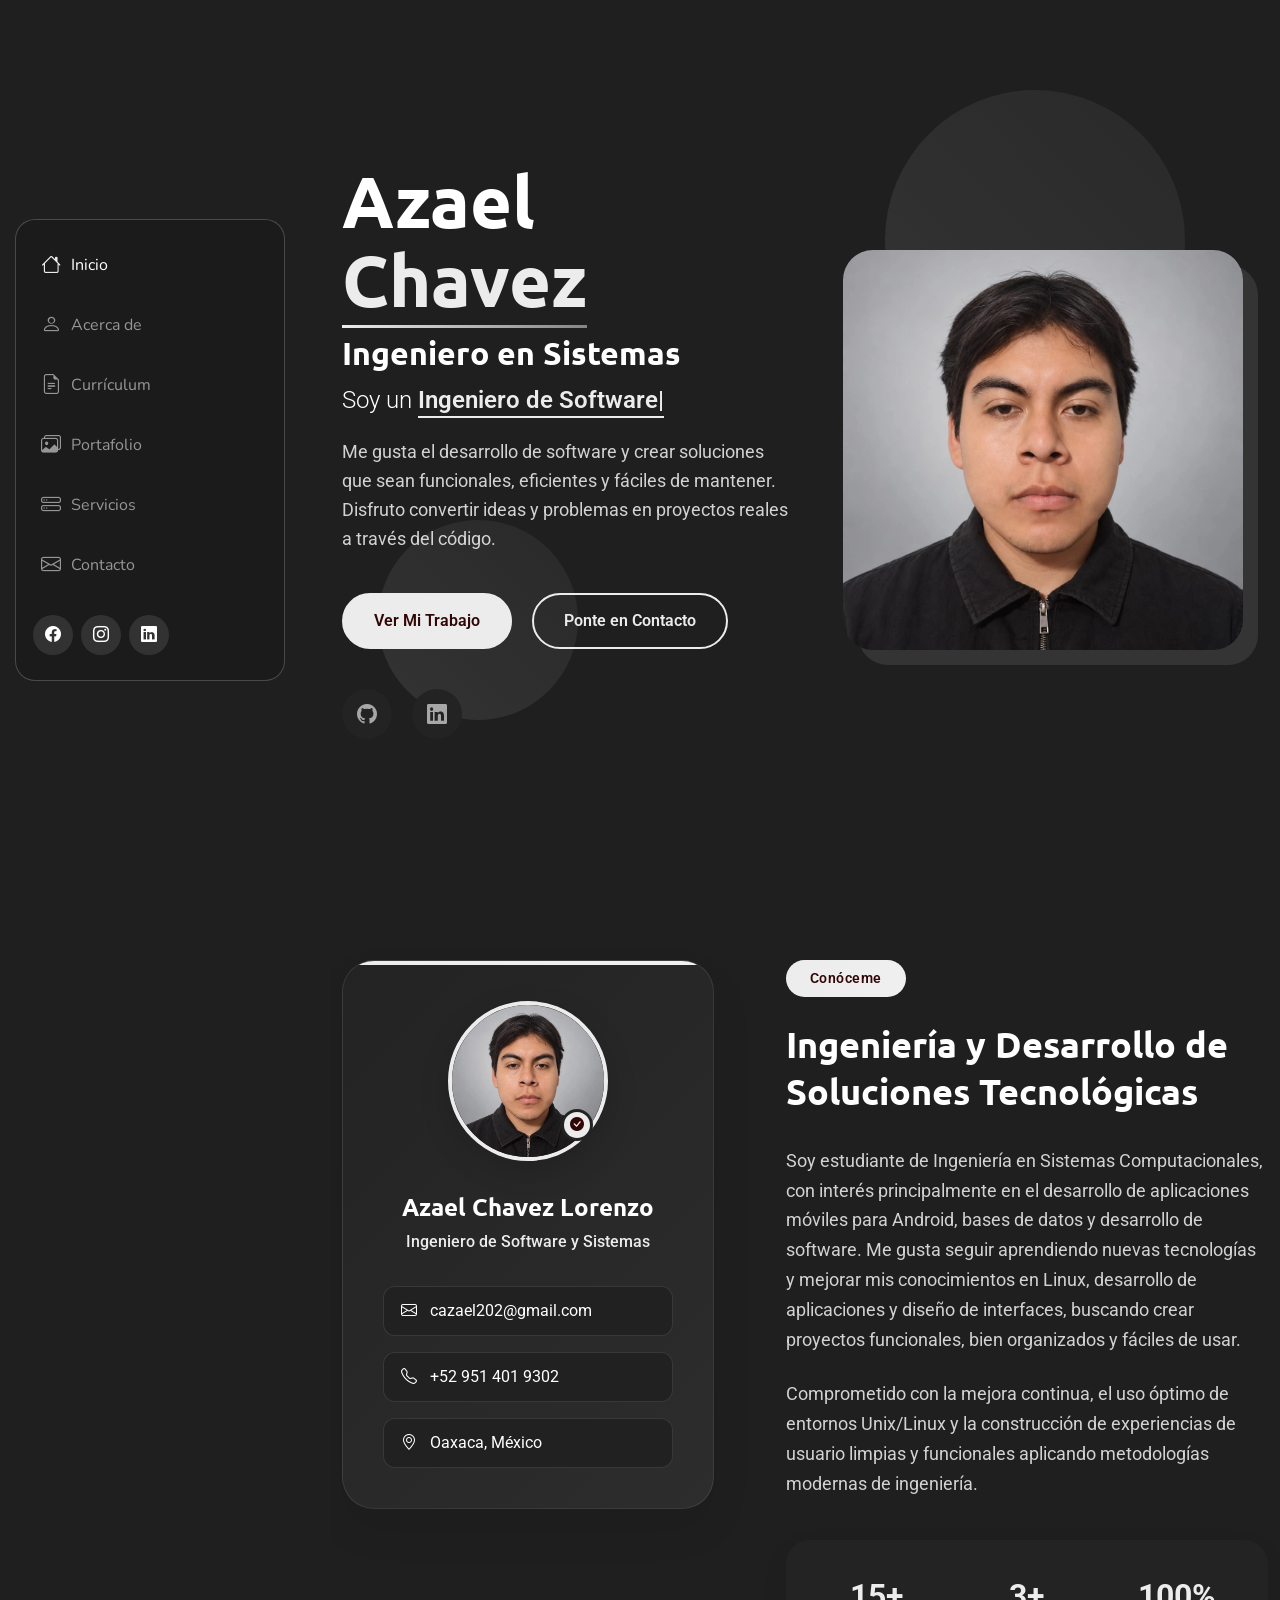
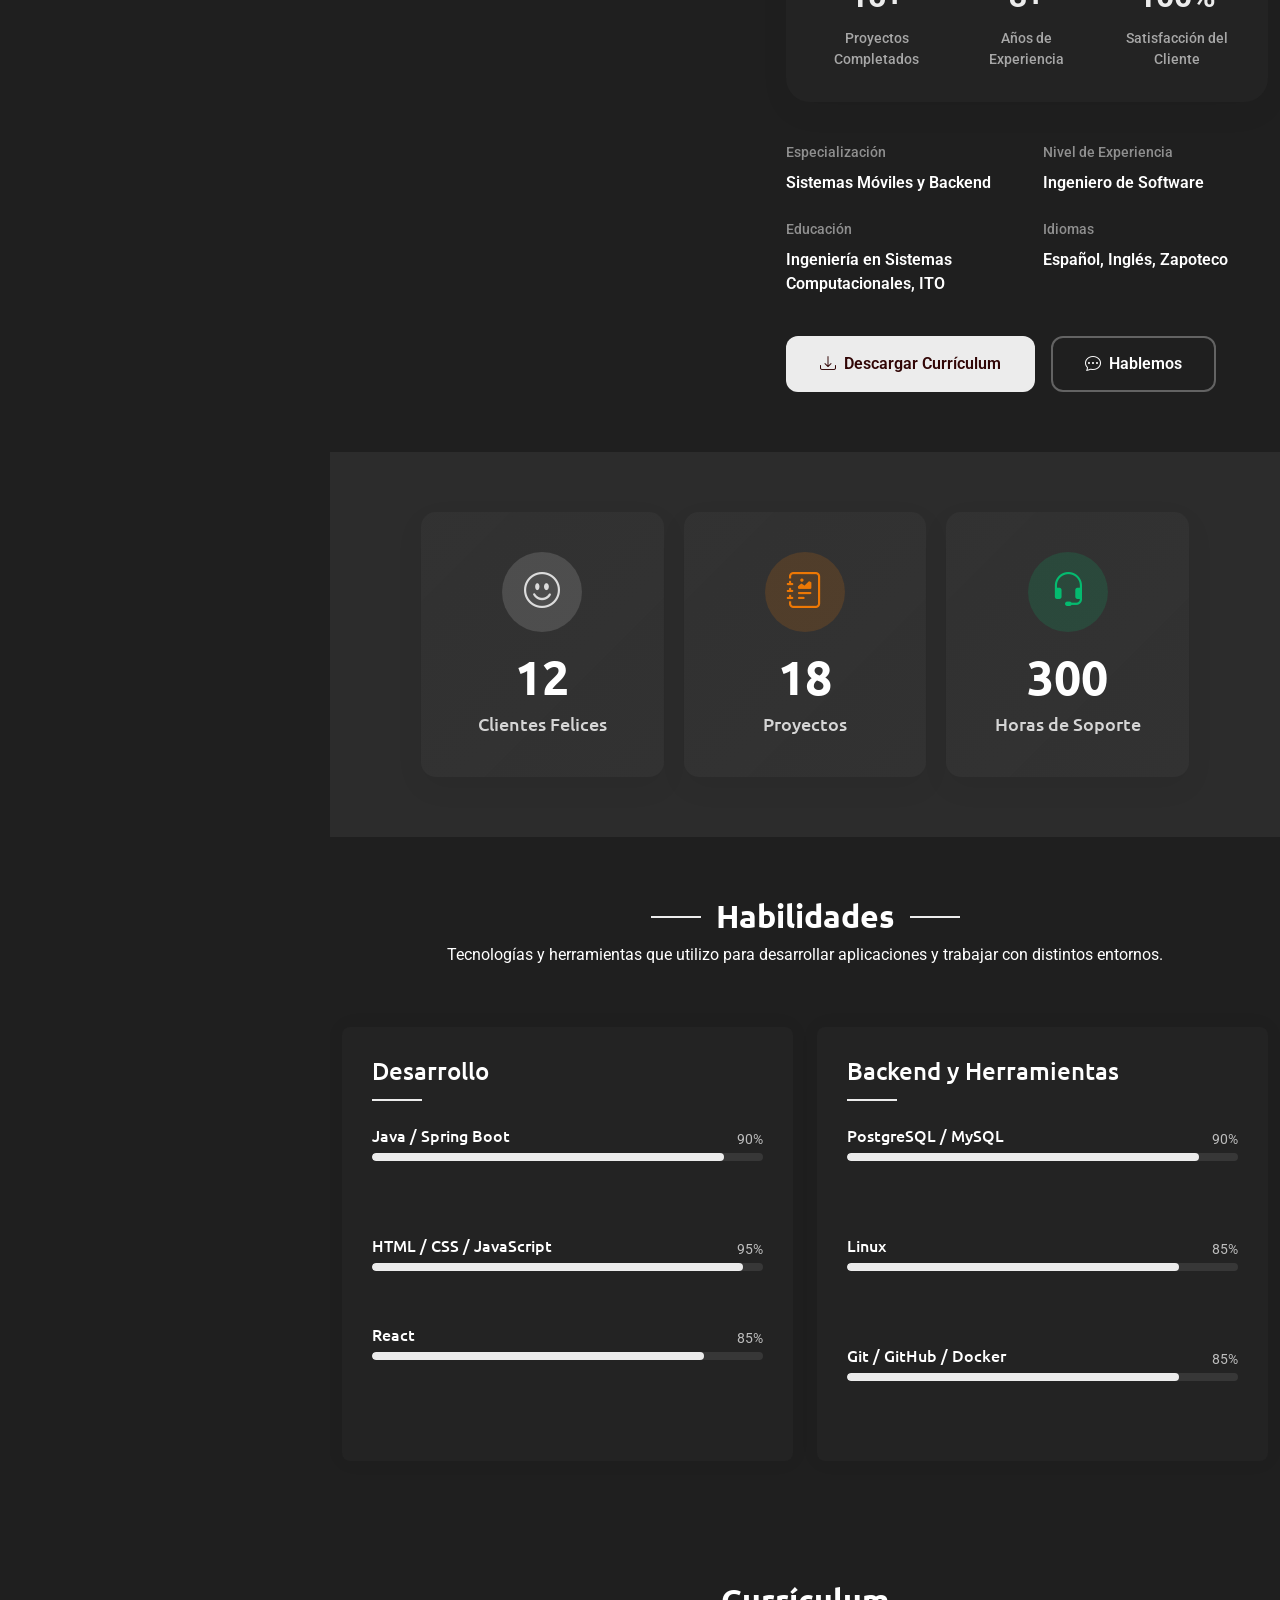
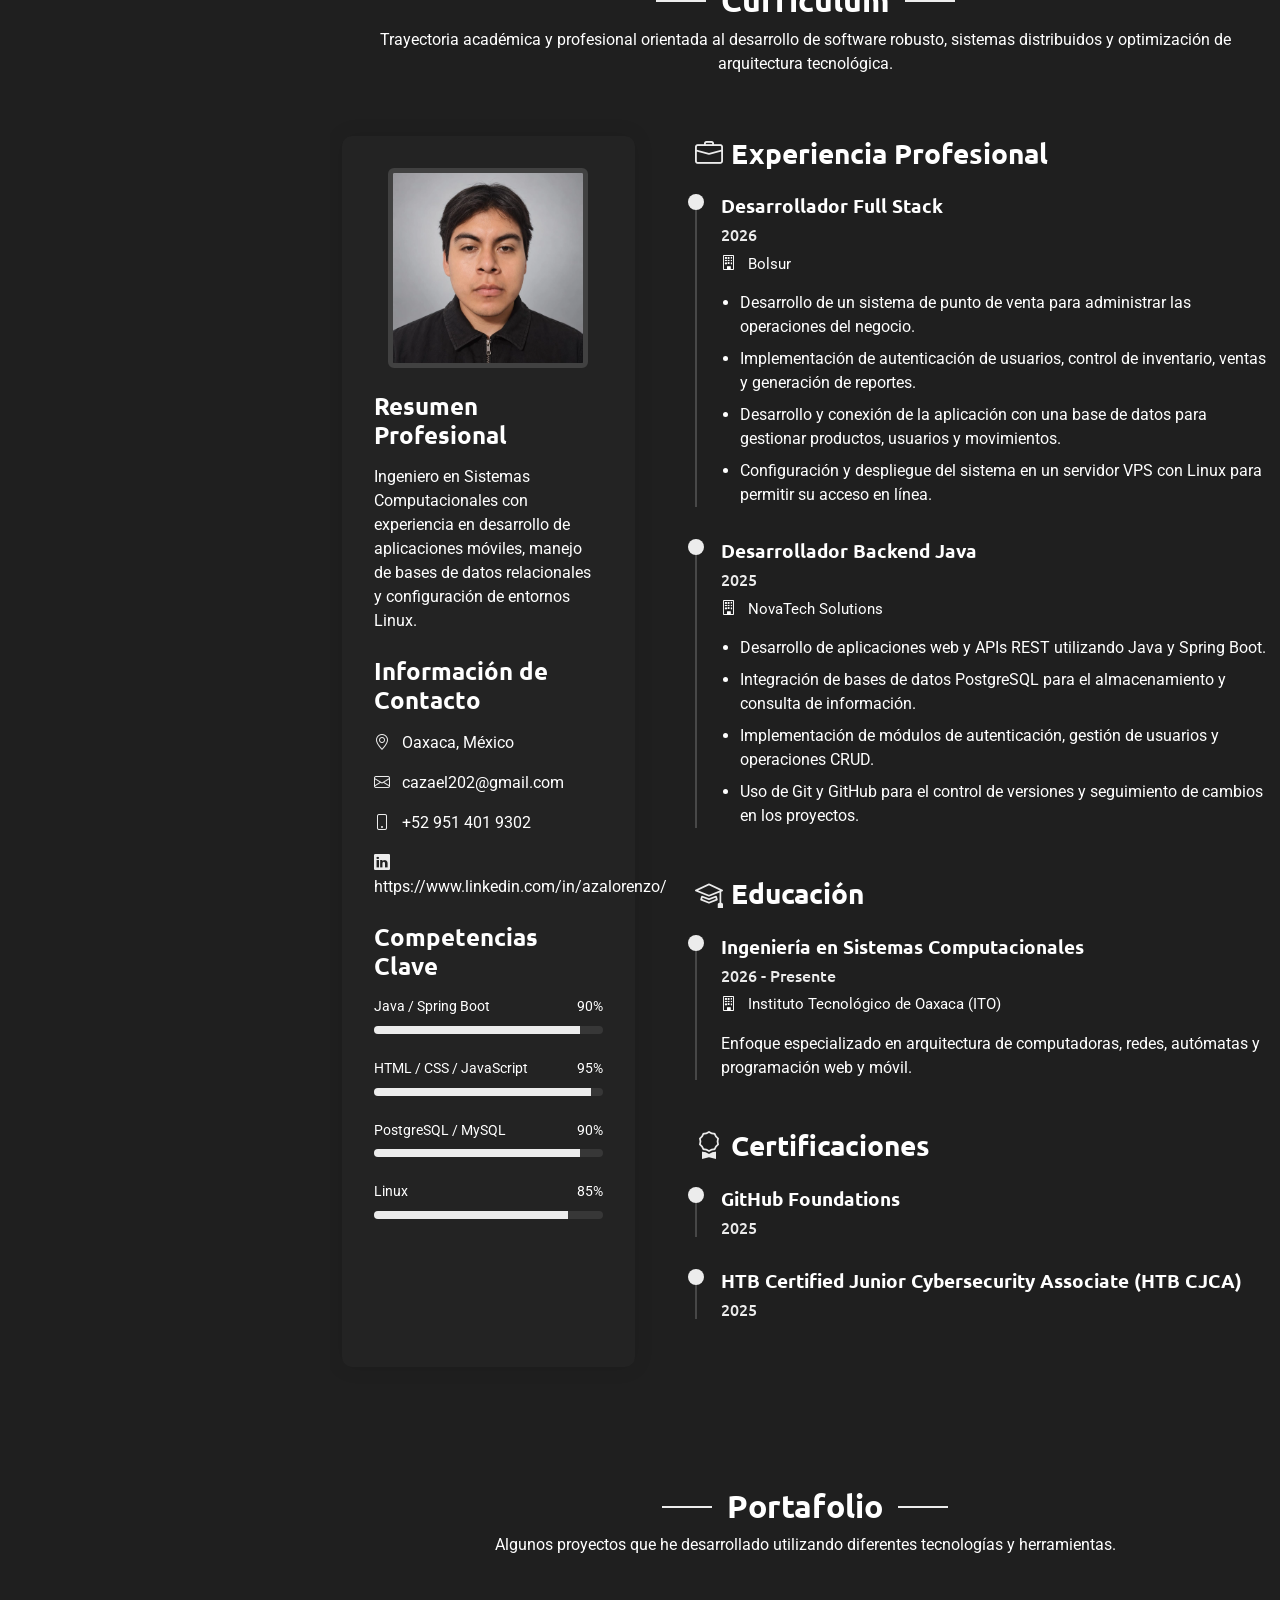
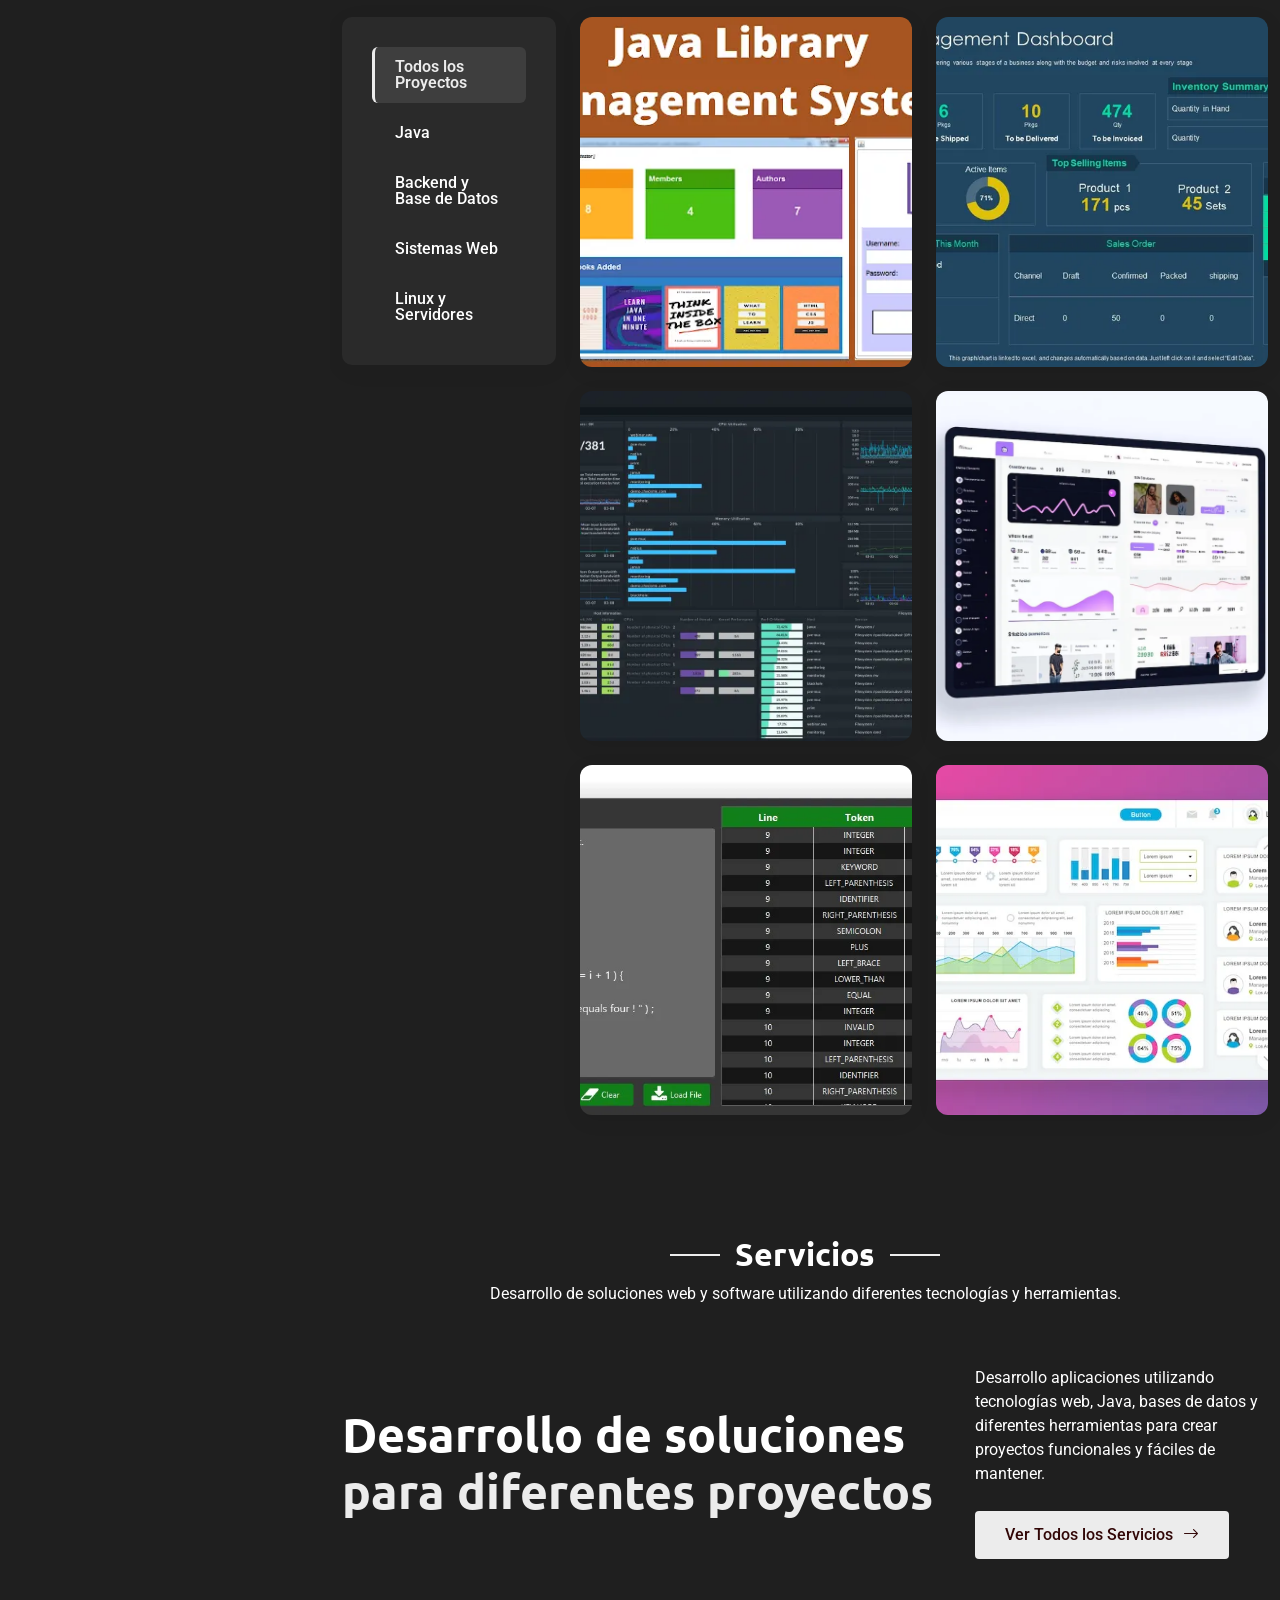
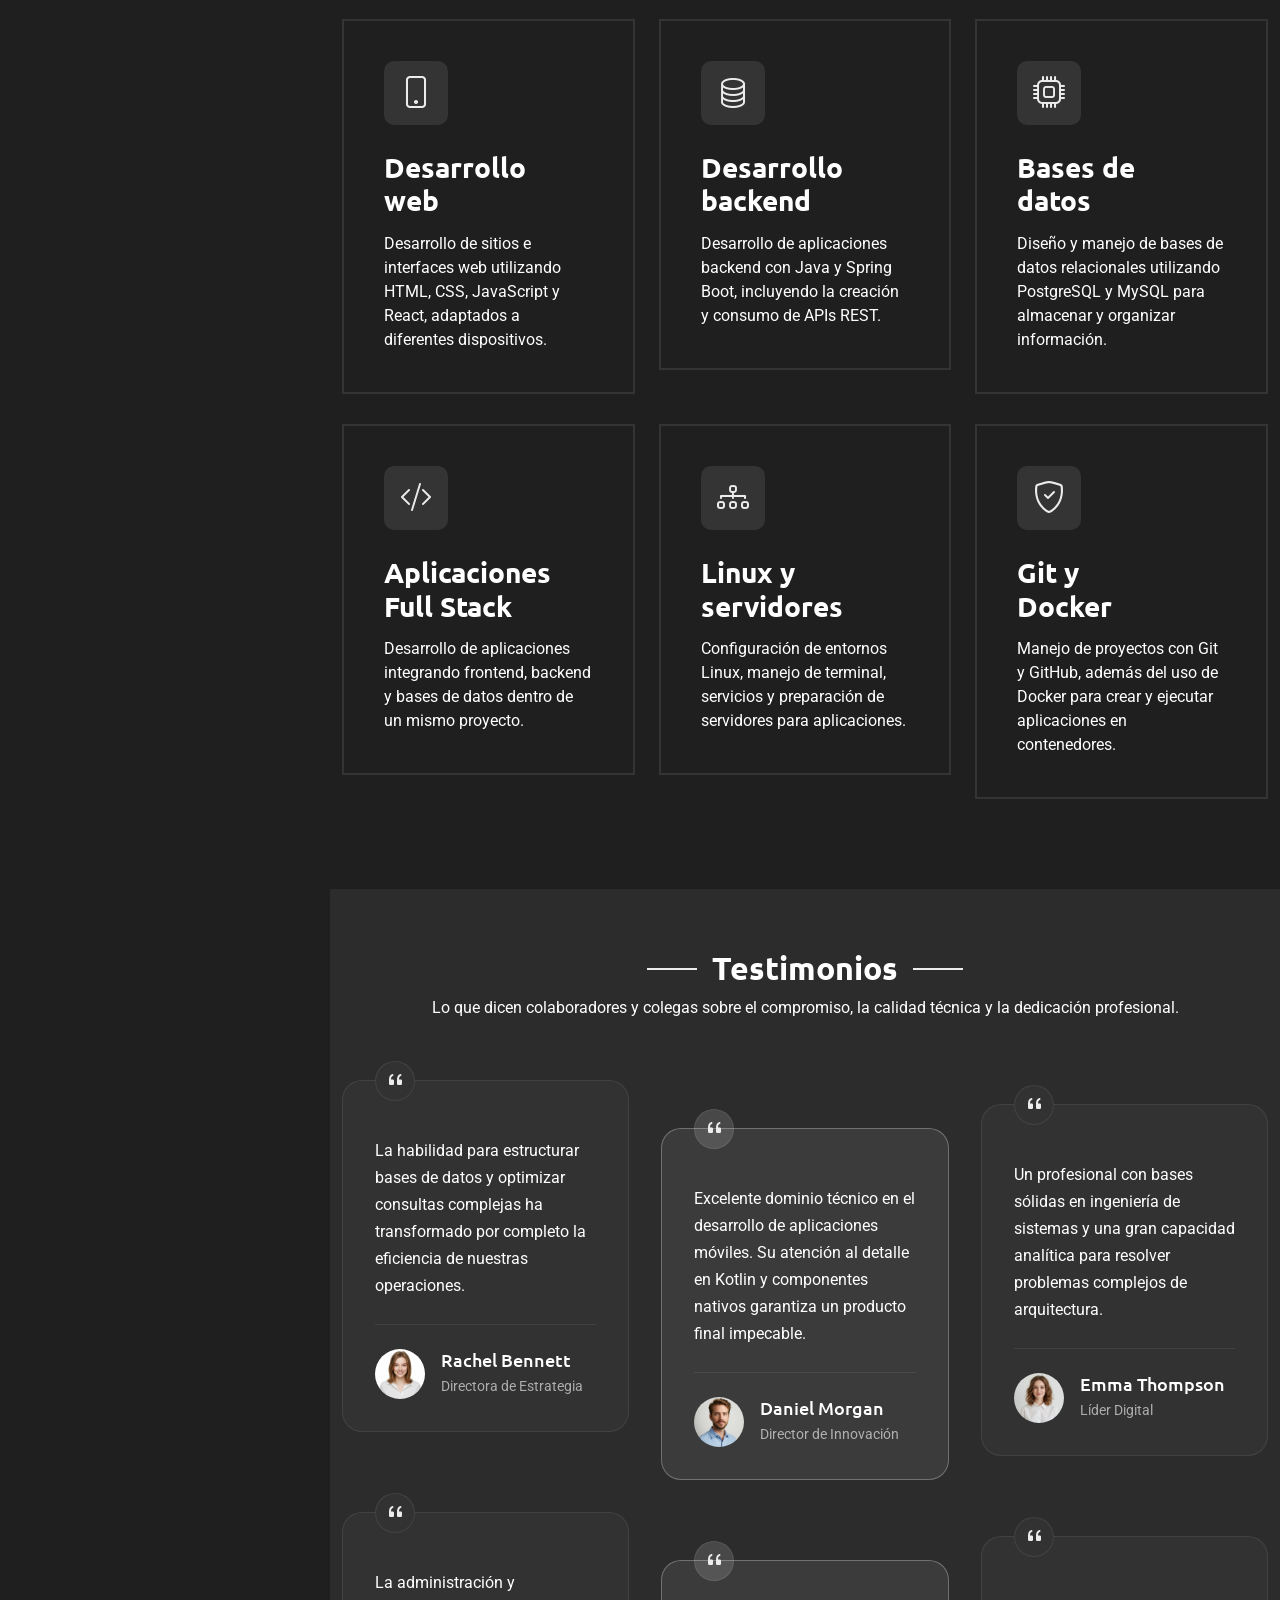
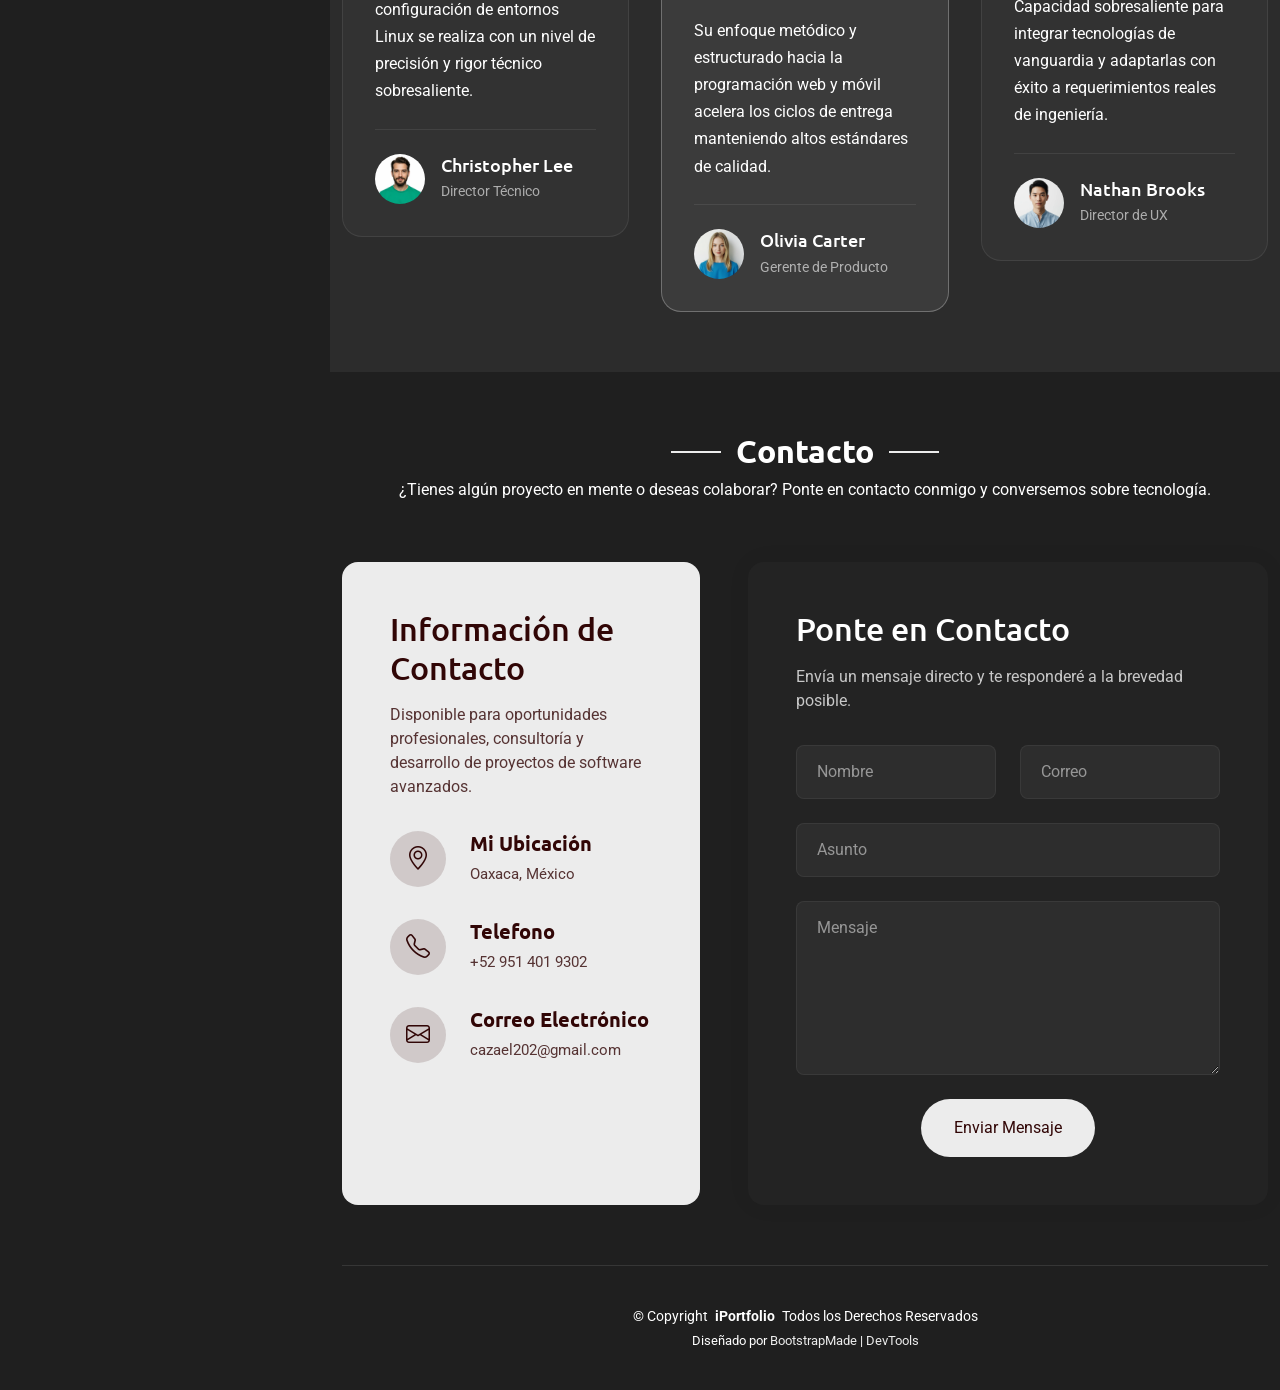
==== commit 53ee23eb: "Actualizacion foto de perfil" ====
--- a/index.html
+++ b/index.html
@@ -120,7 +120,7 @@
                 <div class="hero-visual">
                   <div class="profile-container">
                     <div class="profile-background"></div>
-                    <img src="assets/img/profile/profile-2.webp" alt="Azael Chavez" class="profile-image" />
+                    <img src="assets/img/profile/profile.webp" alt="Azael Chavez" class="profile-image" />
                   </div>
                 </div>
               </div>
@@ -138,7 +138,7 @@
               <div class="profile-card">
                 <div class="profile-header">
                   <div class="profile-image">
-                    <img src="assets/img/profile/profile-square-3.webp" alt="Profile Image" class="img-fluid" />
+                    <img src="assets/img/profile/profile.webp" alt="Profile Image" class="img-fluid" />
                   </div>
                   <div class="profile-badge">
                     <i class="bi bi-check-circle-fill"></i>
@@ -471,7 +471,7 @@
             <div class="col-lg-4">
               <div class="resume-side" data-aos="fade-right" data-aos-delay="100">
                 <div class="profile-img mb-4">
-                  <img src="assets/img/profile/profile-square-2.webp" alt="Profile" class="img-fluid rounded" />
+                  <img src="assets/img/profile/profile.webp" alt="Profile" class="img-fluid rounded" />
                 </div>
 
                 <h3>Resumen Profesional</h3>
